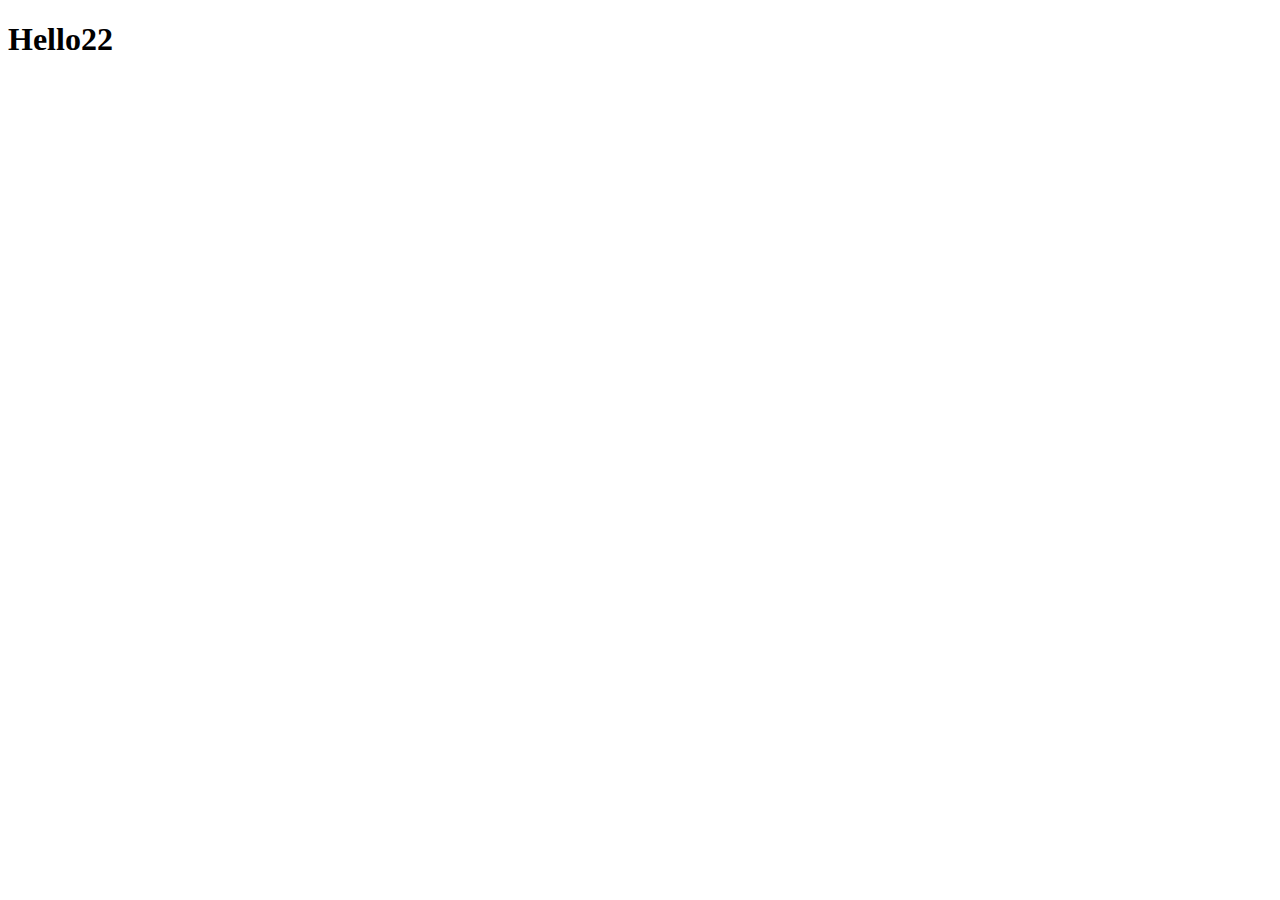
==== index.html @ 6d07939a "Update h1 tag in index.html" ====
<!doctype html>
<html lang="en">
	<head>
		<meta charset="UTF-8" />
		<meta name="viewport" content="width=device-width, initial-scale=1.0" />
		<title>Document</title>
	</head>
	<body>
		<h1>Hello22</h1>
	</body>
</html>
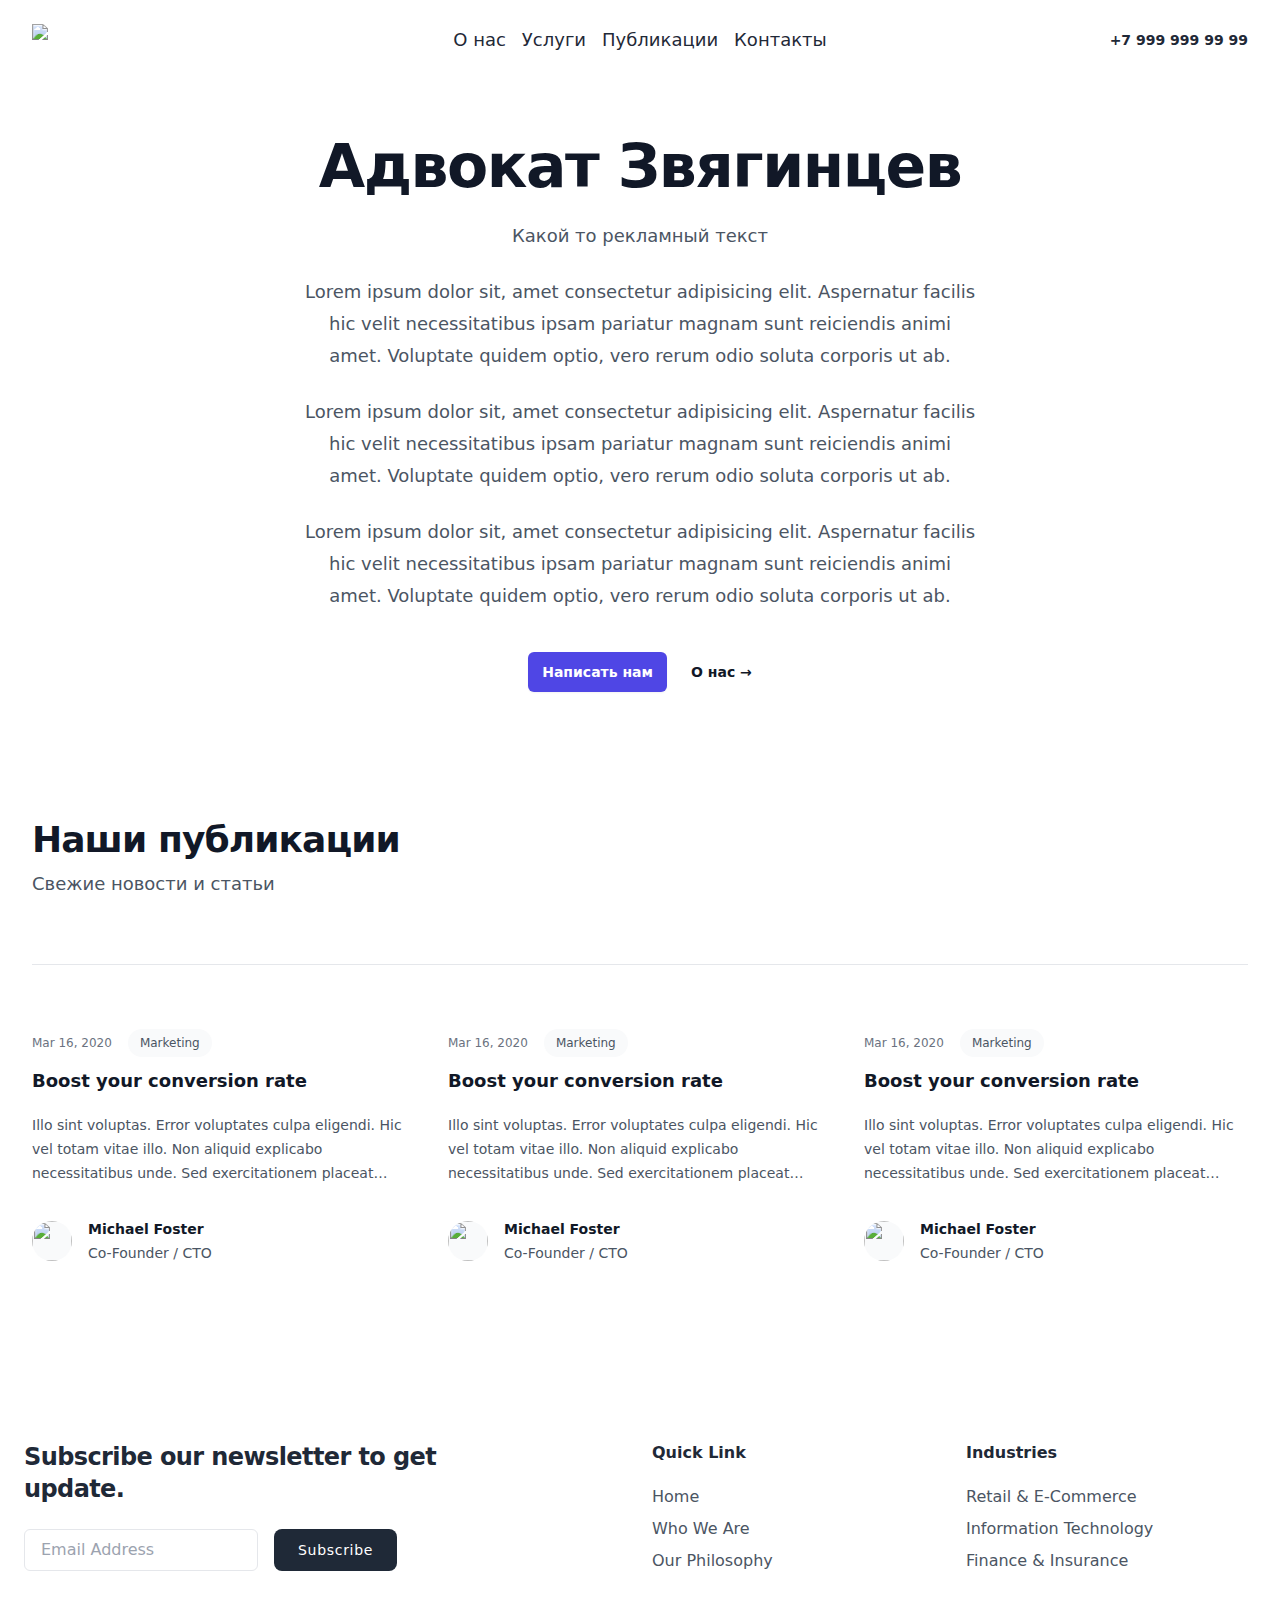
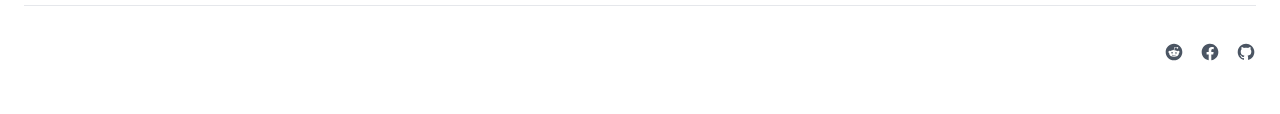
==== commit 568499f5: "Remove unused files and chunks" ====
--- a/index.html
+++ b/index.html
@@ -1,11 +1 @@
-<!doctype html>
-<html lang="en">
-	<head>
-		<meta charset="UTF-8" />
-		<meta name="viewport" content="width=device-width, initial-scale=1.0" />
-		<title>Document</title>
-	</head>
-	<body>
-		<h1>Hello22</h1>
-	</body>
-</html>
+<!DOCTYPE html><html lang="en"><head><meta charSet="utf-8"/><meta name="viewport" content="width=device-width, initial-scale=1"/><link rel="preload" href="/_next/static/media/c9a5bc6a7c948fb0-s.p.woff2" as="font" crossorigin="" type="font/woff2"/><link rel="preload" as="image" href="https://images.unsplash.com/photo-1519244703995-f4e0f30006d5?ixlib=rb-1.2.1&amp;ixid=eyJhcHBfaWQiOjEyMDd9&amp;auto=format&amp;fit=facearea&amp;facepad=2&amp;w=256&amp;h=256&amp;q=80"/><link rel="preload" as="image" href="https://merakiui.com/images/full-logo.svg"/><link rel="stylesheet" href="/_next/static/css/3d8b89700be4d624.css" crossorigin="" data-precedence="next"/><link rel="preload" as="script" fetchPriority="low" href="/_next/static/chunks/webpack-fbe4781be6133d32.js" crossorigin=""/><script src="/_next/static/chunks/90234aad-7529c75d5392af09.js" async="" crossorigin=""></script><script src="/_next/static/chunks/672-d7d449f31f3fe35d.js" async="" crossorigin=""></script><script src="/_next/static/chunks/main-app-50bb33df92aee0f6.js" async="" crossorigin=""></script><script src="/_next/static/chunks/948-9b1f1527d613e63f.js" async=""></script><script src="/_next/static/chunks/app/layout-346bf7a541847825.js" async=""></script><title>Create Next App</title><meta name="description" content="Generated by create next app"/><link rel="icon" href="/favicon.ico" type="image/x-icon" sizes="16x16"/><meta name="next-size-adjust"/><script src="/_next/static/chunks/polyfills-c67a75d1b6f99dc8.js" crossorigin="" noModule=""></script></head><body class="flex min-h-screen flex-col"><header class="bg-white dark:bg-gray-900"><nav class="container mx-auto flex items-center justify-between p-6 lg:px-8" aria-label="Global"><div class="flex lg:flex-1"><a href="/" class="-m-1.5 p-1.5"><span class="sr-only">Your Company</span><img alt="logo" decoding="async" data-nimg="1" class="h-8 w-auto" style="color:transparent" src=""/></a></div><div class="flex lg:hidden"><button type="button" class="-m-2.5 inline-flex items-center justify-center rounded-md p-2.5 text-gray-700"><span class="sr-only">Open main menu</span><svg xmlns="http://www.w3.org/2000/svg" fill="none" viewBox="0 0 24 24" stroke-width="1.5" stroke="currentColor" aria-hidden="true" data-slot="icon" class="h-6 w-6"><path stroke-linecap="round" stroke-linejoin="round" d="M3.75 6.75h16.5M3.75 12h16.5m-16.5 5.25h16.5"></path></svg></button></div><div class="hidden lg:flex lg:gap-x-12"><nav><ul class="flex"><li class="mr-4 text-gray-800 dark:text-white text-lg transition-all"><a data-component="app-link" class="" href="/about-us">О нас</a></li><li class="mr-4 text-gray-800 dark:text-white text-lg transition-all"><a data-component="app-link" class="" href="/services">Услуги</a></li><li class="mr-4 text-gray-800 dark:text-white text-lg transition-all"><a data-component="app-link" class="" href="/posts">Публикации</a></li><li class="text-gray-800 dark:text-white text-lg transition-all"><a data-component="app-link" class="" href="/contacts">Контакты</a></li></ul></nav></div><div hidden="" style="position:fixed;top:1px;left:1px;width:1px;height:0;padding:0;margin:-1px;overflow:hidden;clip:rect(0, 0, 0, 0);white-space:nowrap;border-width:0;display:none"></div><div class="hidden lg:flex lg:flex-1 lg:justify-end"><a href="tel:+7 999 999 99 99" class="       flex items-center gap-x-2 text-sm       font-semibold leading-6 text-gray-800 dark:text-white      ">+7 999 999 99 99</a></div></nav><div hidden="" style="position:fixed;top:1px;left:1px;width:1px;height:0;padding:0;margin:-1px;overflow:hidden;clip:rect(0, 0, 0, 0);white-space:nowrap;border-width:0;display:none"></div></header><div class="flex-1"><div class="bg-white"><div class="relative isolate px-6 pt-14 lg:px-8"><div class="mx-auto max-w-2xl "><div class="text-center"><h1 class="text-4xl font-bold tracking-tight text-gray-900 sm:text-6xl">Адвокат Звягинцев</h1><p class="mt-6 text-lg leading-8 text-gray-600">Какой то рекламный текст</p> <p class="mt-6 text-lg leading-8 text-gray-600">Lorem ipsum dolor sit, amet consectetur adipisicing elit. Aspernatur facilis hic velit necessitatibus ipsam pariatur magnam sunt reiciendis animi amet. Voluptate quidem optio, vero rerum odio soluta corporis ut ab.</p><p class="mt-6 text-lg leading-8 text-gray-600">Lorem ipsum dolor sit, amet consectetur adipisicing elit. Aspernatur facilis hic velit necessitatibus ipsam pariatur magnam sunt reiciendis animi amet. Voluptate quidem optio, vero rerum odio soluta corporis ut ab.</p><p class="mt-6 text-lg leading-8 text-gray-600">Lorem ipsum dolor sit, amet consectetur adipisicing elit. Aspernatur facilis hic velit necessitatibus ipsam pariatur magnam sunt reiciendis animi amet. Voluptate quidem optio, vero rerum odio soluta corporis ut ab.</p><div class="mt-10 flex items-center justify-center gap-x-6"><a href="/contacts" class="rounded-md bg-indigo-600 px-3.5 py-2.5 text-sm font-semibold text-white shadow-sm hover:bg-indigo-500 focus-visible:outline focus-visible:outline-2 focus-visible:outline-offset-2 focus-visible:outline-indigo-600">Написать нам</a><a href="/about-us" class="text-sm font-semibold leading-6 text-gray-900">О нас <span aria-hidden="true">→</span></a></div></div></div></div></div><div data-component="app-blog" class="bg-white py-24 sm:py-32"><div class="mx-auto max-w-7xl px-6 lg:px-8"><div class="mx-auto max-w-2xl lg:mx-0"><h2 class="text-3xl font-bold tracking-tight text-gray-900 sm:text-4xl">Наши публикации</h2><p class="mt-2 text-lg leading-8 text-gray-600">Свежие новости и статьи</p></div><div class="mx-auto mt-10 grid max-w-2xl grid-cols-1 gap-x-8 gap-y-16 border-t border-gray-200 pt-10 sm:mt-16 sm:pt-16 lg:mx-0 lg:max-w-none lg:grid-cols-3"><article class="flex max-w-xl flex-col items-start justify-between"><div class="flex items-center gap-x-4 text-xs"><time dateTime="2020-03-16" class="text-gray-500">Mar 16, 2020</time><a href="#" class="relative z-10 rounded-full bg-gray-50 px-3 py-1.5 font-medium text-gray-600 hover:bg-gray-100">Marketing</a></div><div class="group relative"><h3 class="mt-3 text-lg font-semibold leading-6 text-gray-900 group-hover:text-gray-600"><a href="#"><span class="absolute inset-0"></span>Boost your conversion rate</a></h3><p class="mt-5 line-clamp-3 text-sm leading-6 text-gray-600">Illo sint voluptas. Error voluptates culpa eligendi. Hic vel totam vitae illo. Non aliquid explicabo necessitatibus unde. Sed exercitationem placeat consectetur nulla deserunt vel. Iusto corrupti dicta.</p></div><div class="relative mt-8 flex items-center gap-x-4"><img src="https://images.unsplash.com/photo-1519244703995-f4e0f30006d5?ixlib=rb-1.2.1&amp;ixid=eyJhcHBfaWQiOjEyMDd9&amp;auto=format&amp;fit=facearea&amp;facepad=2&amp;w=256&amp;h=256&amp;q=80" alt="" class="h-10 w-10 rounded-full bg-gray-50"/><div class="text-sm leading-6"><p class="font-semibold text-gray-900"><a href="#"><span class="absolute inset-0"></span>Michael Foster</a></p><p class="text-gray-600">Co-Founder / CTO</p></div></div></article><article class="flex max-w-xl flex-col items-start justify-between"><div class="flex items-center gap-x-4 text-xs"><time dateTime="2020-03-16" class="text-gray-500">Mar 16, 2020</time><a href="#" class="relative z-10 rounded-full bg-gray-50 px-3 py-1.5 font-medium text-gray-600 hover:bg-gray-100">Marketing</a></div><div class="group relative"><h3 class="mt-3 text-lg font-semibold leading-6 text-gray-900 group-hover:text-gray-600"><a href="#"><span class="absolute inset-0"></span>Boost your conversion rate</a></h3><p class="mt-5 line-clamp-3 text-sm leading-6 text-gray-600">Illo sint voluptas. Error voluptates culpa eligendi. Hic vel totam vitae illo. Non aliquid explicabo necessitatibus unde. Sed exercitationem placeat consectetur nulla deserunt vel. Iusto corrupti dicta.</p></div><div class="relative mt-8 flex items-center gap-x-4"><img src="https://images.unsplash.com/photo-1519244703995-f4e0f30006d5?ixlib=rb-1.2.1&amp;ixid=eyJhcHBfaWQiOjEyMDd9&amp;auto=format&amp;fit=facearea&amp;facepad=2&amp;w=256&amp;h=256&amp;q=80" alt="" class="h-10 w-10 rounded-full bg-gray-50"/><div class="text-sm leading-6"><p class="font-semibold text-gray-900"><a href="#"><span class="absolute inset-0"></span>Michael Foster</a></p><p class="text-gray-600">Co-Founder / CTO</p></div></div></article><article class="flex max-w-xl flex-col items-start justify-between"><div class="flex items-center gap-x-4 text-xs"><time dateTime="2020-03-16" class="text-gray-500">Mar 16, 2020</time><a href="#" class="relative z-10 rounded-full bg-gray-50 px-3 py-1.5 font-medium text-gray-600 hover:bg-gray-100">Marketing</a></div><div class="group relative"><h3 class="mt-3 text-lg font-semibold leading-6 text-gray-900 group-hover:text-gray-600"><a href="#"><span class="absolute inset-0"></span>Boost your conversion rate</a></h3><p class="mt-5 line-clamp-3 text-sm leading-6 text-gray-600">Illo sint voluptas. Error voluptates culpa eligendi. Hic vel totam vitae illo. Non aliquid explicabo necessitatibus unde. Sed exercitationem placeat consectetur nulla deserunt vel. Iusto corrupti dicta.</p></div><div class="relative mt-8 flex items-center gap-x-4"><img src="https://images.unsplash.com/photo-1519244703995-f4e0f30006d5?ixlib=rb-1.2.1&amp;ixid=eyJhcHBfaWQiOjEyMDd9&amp;auto=format&amp;fit=facearea&amp;facepad=2&amp;w=256&amp;h=256&amp;q=80" alt="" class="h-10 w-10 rounded-full bg-gray-50"/><div class="text-sm leading-6"><p class="font-semibold text-gray-900"><a href="#"><span class="absolute inset-0"></span>Michael Foster</a></p><p class="text-gray-600">Co-Founder / CTO</p></div></div></article></div></div></div></div><footer class="bg-white dark:bg-gray-900"><div class="container mx-auto px-6 py-12"><div class="grid grid-cols-1 gap-6 sm:grid-cols-2 sm:gap-y-10 lg:grid-cols-4"><div class="sm:col-span-2"><h1 class="max-w-lg text-xl font-semibold tracking-tight text-gray-800 xl:text-2xl dark:text-white">Subscribe our newsletter to get update.</h1><div class="mx-auto mt-6 flex flex-col space-y-3 md:flex-row md:space-y-0"><input id="email" type="text" class="rounded-md border bg-white px-4 py-2 text-gray-700 focus:border-blue-400 focus:outline-none focus:ring focus:ring-blue-300 focus:ring-opacity-40 dark:border-gray-600 dark:bg-gray-900 dark:text-gray-300 dark:focus:border-blue-300" placeholder="Email Address"/><button class="w-full transform rounded-lg bg-gray-800 px-6 py-2.5 text-sm font-medium tracking-wider text-white transition-colors duration-300 hover:bg-gray-700 focus:outline-none focus:ring focus:ring-gray-300 focus:ring-opacity-80 md:mx-4 md:w-auto">Subscribe</button></div></div><div><p class="font-semibold text-gray-800 dark:text-white">Quick Link</p><div class="mt-5 flex flex-col items-start space-y-2"><a href="#" class="text-gray-600 transition-colors duration-300 hover:text-blue-500 hover:underline dark:text-gray-300 dark:hover:text-blue-400">Home</a><a href="#" class="text-gray-600 transition-colors duration-300 hover:text-blue-500 hover:underline dark:text-gray-300 dark:hover:text-blue-400">Who We Are</a><a href="#" class="text-gray-600 transition-colors duration-300 hover:text-blue-500 hover:underline dark:text-gray-300 dark:hover:text-blue-400">Our Philosophy</a></div></div><div><p class="font-semibold text-gray-800 dark:text-white">Industries</p><div class="mt-5 flex flex-col items-start space-y-2"><a href="#" class="text-gray-600 transition-colors duration-300 hover:text-blue-500 hover:underline dark:text-gray-300 dark:hover:text-blue-400">Retail &amp; E-Commerce</a><a href="#" class="text-gray-600 transition-colors duration-300 hover:text-blue-500 hover:underline dark:text-gray-300 dark:hover:text-blue-400">Information Technology</a><a href="#" class="text-gray-600 transition-colors duration-300 hover:text-blue-500 hover:underline dark:text-gray-300 dark:hover:text-blue-400">Finance &amp; Insurance</a></div></div></div><hr class="my-6 border-gray-200 md:my-8 dark:border-gray-700"/><div class="flex items-center justify-between"><a href="#"><img class="h-7 w-auto" src="https://merakiui.com/images/full-logo.svg" alt=""/></a><div class="-mx-2 flex"><a href="#" class="mx-2 text-gray-600 transition-colors duration-300 hover:text-blue-500 dark:text-gray-300 dark:hover:text-blue-400" aria-label="Reddit"><svg class="h-5 w-5 fill-current" viewBox="0 0 24 24" fill="none" xmlns="http://www.w3.org/2000/svg"><path d="M12 22C6.47715 22 2 17.5228 2 12C2 6.47715 6.47715 2 12 2C17.5228 2 22 6.47715 22 12C21.9939 17.5203 17.5203 21.9939 12 22ZM6.807 10.543C6.20862 10.5433 5.67102 10.9088 5.45054 11.465C5.23006 12.0213 5.37133 12.6558 5.807 13.066C5.92217 13.1751 6.05463 13.2643 6.199 13.33C6.18644 13.4761 6.18644 13.6229 6.199 13.769C6.199 16.009 8.814 17.831 12.028 17.831C15.242 17.831 17.858 16.009 17.858 13.769C17.8696 13.6229 17.8696 13.4761 17.858 13.33C18.4649 13.0351 18.786 12.3585 18.6305 11.7019C18.475 11.0453 17.8847 10.5844 17.21 10.593H17.157C16.7988 10.6062 16.458 10.7512 16.2 11C15.0625 10.2265 13.7252 9.79927 12.35 9.77L13 6.65L15.138 7.1C15.1931 7.60706 15.621 7.99141 16.131 7.992C16.1674 7.99196 16.2038 7.98995 16.24 7.986C16.7702 7.93278 17.1655 7.47314 17.1389 6.94094C17.1122 6.40873 16.6729 5.991 16.14 5.991C16.1022 5.99191 16.0645 5.99491 16.027 6C15.71 6.03367 15.4281 6.21641 15.268 6.492L12.82 6C12.7983 5.99535 12.7762 5.993 12.754 5.993C12.6094 5.99472 12.4851 6.09583 12.454 6.237L11.706 9.71C10.3138 9.7297 8.95795 10.157 7.806 10.939C7.53601 10.6839 7.17843 10.5422 6.807 10.543ZM12.18 16.524C12.124 16.524 12.067 16.524 12.011 16.524C11.955 16.524 11.898 16.524 11.842 16.524C11.0121 16.5208 10.2054 16.2497 9.542 15.751C9.49626 15.6958 9.47445 15.6246 9.4814 15.5533C9.48834 15.482 9.52348 15.4163 9.579 15.371C9.62737 15.3318 9.68771 15.3102 9.75 15.31C9.81233 15.31 9.87275 15.3315 9.921 15.371C10.4816 15.7818 11.159 16.0022 11.854 16C11.9027 16 11.9513 16 12 16C12.059 16 12.119 16 12.178 16C12.864 16.0011 13.5329 15.7863 14.09 15.386C14.1427 15.3322 14.2147 15.302 14.29 15.302C14.3653 15.302 14.4373 15.3322 14.49 15.386C14.5985 15.4981 14.5962 15.6767 14.485 15.786V15.746C13.8213 16.2481 13.0123 16.5208 12.18 16.523V16.524ZM14.307 14.08H14.291L14.299 14.041C13.8591 14.011 13.4994 13.6789 13.4343 13.2429C13.3691 12.8068 13.6162 12.3842 14.028 12.2269C14.4399 12.0697 14.9058 12.2202 15.1478 12.5887C15.3899 12.9572 15.3429 13.4445 15.035 13.76C14.856 13.9554 14.6059 14.0707 14.341 14.08H14.306H14.307ZM9.67 14C9.11772 14 8.67 13.5523 8.67 13C8.67 12.4477 9.11772 12 9.67 12C10.2223 12 10.67 12.4477 10.67 13C10.67 13.5523 10.2223 14 9.67 14Z"></path></svg></a><a href="#" class="mx-2 text-gray-600 transition-colors duration-300 hover:text-blue-500 dark:text-gray-300 dark:hover:text-blue-400" aria-label="Facebook"><svg class="h-5 w-5 fill-current" viewBox="0 0 24 24" fill="none" xmlns="http://www.w3.org/2000/svg"><path d="M2.00195 12.002C2.00312 16.9214 5.58036 21.1101 10.439 21.881V14.892H7.90195V12.002H10.442V9.80204C10.3284 8.75958 10.6845 7.72064 11.4136 6.96698C12.1427 6.21332 13.1693 5.82306 14.215 5.90204C14.9655 5.91417 15.7141 5.98101 16.455 6.10205V8.56104H15.191C14.7558 8.50405 14.3183 8.64777 14.0017 8.95171C13.6851 9.25566 13.5237 9.68693 13.563 10.124V12.002H16.334L15.891 14.893H13.563V21.881C18.8174 21.0506 22.502 16.2518 21.9475 10.9611C21.3929 5.67041 16.7932 1.73997 11.4808 2.01722C6.16831 2.29447 2.0028 6.68235 2.00195 12.002Z"></path></svg></a><a href="#" class="mx-2 text-gray-600 transition-colors duration-300 hover:text-blue-500 dark:text-gray-300 dark:hover:text-blue-400" aria-label="Github"><svg class="h-5 w-5 fill-current" viewBox="0 0 24 24" fill="none" xmlns="http://www.w3.org/2000/svg"><path d="M12.026 2C7.13295 1.99937 2.96183 5.54799 2.17842 10.3779C1.395 15.2079 4.23061 19.893 8.87302 21.439C9.37302 21.529 9.55202 21.222 9.55202 20.958C9.55202 20.721 9.54402 20.093 9.54102 19.258C6.76602 19.858 6.18002 17.92 6.18002 17.92C5.99733 17.317 5.60459 16.7993 5.07302 16.461C4.17302 15.842 5.14202 15.856 5.14202 15.856C5.78269 15.9438 6.34657 16.3235 6.66902 16.884C6.94195 17.3803 7.40177 17.747 7.94632 17.9026C8.49087 18.0583 9.07503 17.99 9.56902 17.713C9.61544 17.207 9.84055 16.7341 10.204 16.379C7.99002 16.128 5.66202 15.272 5.66202 11.449C5.64973 10.4602 6.01691 9.5043 6.68802 8.778C6.38437 7.91731 6.42013 6.97325 6.78802 6.138C6.78802 6.138 7.62502 5.869 9.53002 7.159C11.1639 6.71101 12.8882 6.71101 14.522 7.159C16.428 5.868 17.264 6.138 17.264 6.138C17.6336 6.97286 17.6694 7.91757 17.364 8.778C18.0376 9.50423 18.4045 10.4626 18.388 11.453C18.388 15.286 16.058 16.128 13.836 16.375C14.3153 16.8651 14.5612 17.5373 14.511 18.221C14.511 19.555 14.499 20.631 14.499 20.958C14.499 21.225 14.677 21.535 15.186 21.437C19.8265 19.8884 22.6591 15.203 21.874 10.3743C21.089 5.54565 16.9181 1.99888 12.026 2Z"></path></svg></a></div></div></div></footer><script src="/_next/static/chunks/webpack-fbe4781be6133d32.js" crossorigin="" async=""></script><script>(self.__next_f=self.__next_f||[]).push([0]);self.__next_f.push([2,null])</script><script>self.__next_f.push([1,"1:HL[\"/_next/static/media/c9a5bc6a7c948fb0-s.p.woff2\",\"font\",{\"crossOrigin\":\"\",\"type\":\"font/woff2\"}]\n2:HL[\"/_next/static/css/3d8b89700be4d624.css\",\"style\",{\"crossOrigin\":\"\"}]\n0:\"$L3\"\n"])</script><script>self.__next_f.push([1,"4:I[7732,[],\"\"]\n6:I[5579,[\"948\",\"static/chunks/948-9b1f1527d613e63f.js\",\"185\",\"static/chunks/app/layout-346bf7a541847825.js\"],\"AppHeader\"]\n7:I[3107,[],\"\"]\n8:I[6865,[],\"\"]\n9:I[3995,[\"948\",\"static/chunks/948-9b1f1527d613e63f.js\",\"185\",\"static/chunks/app/layout-346bf7a541847825.js\"],\"AppFooter\"]\nb:I[8022,[],\"\"]\nc:[]\n"])</script><script>self.__next_f.push([1,"3:[[[\"$\",\"link\",\"0\",{\"rel\":\"stylesheet\",\"href\":\"/_next/static/css/3d8b89700be4d624.css\",\"precedence\":\"next\",\"crossOrigin\":\"\"}]],[\"$\",\"$L4\",null,{\"buildId\":\"i3LDluk7GMknPlWz5qTTG\",\"assetPrefix\":\"\",\"initialCanonicalUrl\":\"/\",\"initialTree\":[\"\",{\"children\":[\"__PAGE__\",{}]},\"$undefined\",\"$undefined\",true],\"initialSeedData\":[\"\",{\"children\":[\"__PAGE__\",{},[\"$L5\",[[\"$\",\"div\",null,{\"className\":\"bg-white\",\"children\":[\"$\",\"div\",null,{\"className\":\"relative isolate px-6 pt-14 lg:px-8\",\"children\":[\"$\",\"div\",null,{\"className\":\"mx-auto max-w-2xl \",\"children\":[\"$\",\"div\",null,{\"className\":\"text-center\",\"children\":[[\"$\",\"h1\",null,{\"className\":\"text-4xl font-bold tracking-tight text-gray-900 sm:text-6xl\",\"children\":\"Адвокат Звягинцев\"}],[\"$\",\"p\",null,{\"className\":\"mt-6 text-lg leading-8 text-gray-600\",\"children\":\"Какой то рекламный текст\"}],\" \",[\"$\",\"p\",null,{\"className\":\"mt-6 text-lg leading-8 text-gray-600\",\"children\":\"Lorem ipsum dolor sit, amet consectetur adipisicing elit. Aspernatur facilis hic velit necessitatibus ipsam pariatur magnam sunt reiciendis animi amet. Voluptate quidem optio, vero rerum odio soluta corporis ut ab.\"}],[\"$\",\"p\",null,{\"className\":\"mt-6 text-lg leading-8 text-gray-600\",\"children\":\"Lorem ipsum dolor sit, amet consectetur adipisicing elit. Aspernatur facilis hic velit necessitatibus ipsam pariatur magnam sunt reiciendis animi amet. Voluptate quidem optio, vero rerum odio soluta corporis ut ab.\"}],[\"$\",\"p\",null,{\"className\":\"mt-6 text-lg leading-8 text-gray-600\",\"children\":\"Lorem ipsum dolor sit, amet consectetur adipisicing elit. Aspernatur facilis hic velit necessitatibus ipsam pariatur magnam sunt reiciendis animi amet. Voluptate quidem optio, vero rerum odio soluta corporis ut ab.\"}],[\"$\",\"div\",null,{\"className\":\"mt-10 flex items-center justify-center gap-x-6\",\"children\":[[\"$\",\"a\",null,{\"href\":\"/contacts\",\"className\":\"rounded-md bg-indigo-600 px-3.5 py-2.5 text-sm font-semibold text-white shadow-sm hover:bg-indigo-500 focus-visible:outline focus-visible:outline-2 focus-visible:outline-offset-2 focus-visible:outline-indigo-600\",\"children\":\"Написать нам\"}],[\"$\",\"a\",null,{\"href\":\"/about-us\",\"className\":\"text-sm font-semibold leading-6 text-gray-900\",\"children\":[\"О нас \",[\"$\",\"span\",null,{\"aria-hidden\":\"true\",\"children\":\"→\"}]]}]]}]]}]}]}]}],[\"$\",\"div\",null,{\"data-component\":\"app-blog\",\"className\":\"bg-white py-24 sm:py-32\",\"children\":[\"$\",\"div\",null,{\"className\":\"mx-auto max-w-7xl px-6 lg:px-8\",\"children\":[[\"$\",\"div\",null,{\"className\":\"mx-auto max-w-2xl lg:mx-0\",\"children\":[[\"$\",\"h2\",null,{\"className\":\"text-3xl font-bold tracking-tight text-gray-900 sm:text-4xl\",\"children\":\"Наши публикации\"}],[\"$\",\"p\",null,{\"className\":\"mt-2 text-lg leading-8 text-gray-600\",\"children\":\"Свежие новости и статьи\"}]]}],[\"$\",\"div\",null,{\"className\":\"mx-auto mt-10 grid max-w-2xl grid-cols-1 gap-x-8 gap-y-16 border-t border-gray-200 pt-10 sm:mt-16 sm:pt-16 lg:mx-0 lg:max-w-none lg:grid-cols-3\",\"children\":[[\"$\",\"article\",\"1\",{\"className\":\"flex max-w-xl flex-col items-start justify-between\",\"children\":[[\"$\",\"div\",null,{\"className\":\"flex items-center gap-x-4 text-xs\",\"children\":[[\"$\",\"time\",null,{\"dateTime\":\"2020-03-16\",\"className\":\"text-gray-500\",\"children\":\"Mar 16, 2020\"}],[\"$\",\"a\",null,{\"href\":\"#\",\"className\":\"relative z-10 rounded-full bg-gray-50 px-3 py-1.5 font-medium text-gray-600 hover:bg-gray-100\",\"children\":\"Marketing\"}]]}],[\"$\",\"div\",null,{\"className\":\"group relative\",\"children\":[[\"$\",\"h3\",null,{\"className\":\"mt-3 text-lg font-semibold leading-6 text-gray-900 group-hover:text-gray-600\",\"children\":[\"$\",\"a\",null,{\"href\":\"#\",\"children\":[[\"$\",\"span\",null,{\"className\":\"absolute inset-0\"}],\"Boost your conversion rate\"]}]}],[\"$\",\"p\",null,{\"className\":\"mt-5 line-clamp-3 text-sm leading-6 text-gray-600\",\"children\":\"Illo sint voluptas. Error voluptates culpa eligendi. Hic vel totam vitae illo. Non aliquid explicabo necessitatibus unde. Sed exercitationem placeat consectetur nulla deserunt vel. Iusto corrupti dicta.\"}]]}],[\"$\",\"div\",null,{\"className\":\"relative mt-8 flex items-center gap-x-4\",\"children\":[[\"$\",\"img\",null,{\"src\":\"https://images.unsplash.com/photo-1519244703995-f4e0f30006d5?ixlib=rb-1.2.1\u0026ixid=eyJhcHBfaWQiOjEyMDd9\u0026auto=format\u0026fit=facearea\u0026facepad=2\u0026w=256\u0026h=256\u0026q=80\",\"alt\":\"\",\"className\":\"h-10 w-10 rounded-full bg-gray-50\"}],[\"$\",\"div\",null,{\"className\":\"text-sm leading-6\",\"children\":[[\"$\",\"p\",null,{\"className\":\"font-semibold text-gray-900\",\"children\":[\"$\",\"a\",null,{\"href\":\"#\",\"children\":[[\"$\",\"span\",null,{\"className\":\"absolute inset-0\"}],\"Michael Foster\"]}]}],[\"$\",\"p\",null,{\"className\":\"text-gray-600\",\"children\":\"Co-Founder / CTO\"}]]}]]}]]}],[\"$\",\"article\",\"3\",{\"className\":\"flex max-w-xl flex-col items-start justify-between\",\"children\":[[\"$\",\"div\",null,{\"className\":\"flex items-center gap-x-4 text-xs\",\"children\":[[\"$\",\"time\",null,{\"dateTime\":\"2020-03-16\",\"className\":\"text-gray-500\",\"children\":\"Mar 16, 2020\"}],[\"$\",\"a\",null,{\"href\":\"#\",\"className\":\"relative z-10 rounded-full bg-gray-50 px-3 py-1.5 font-medium text-gray-600 hover:bg-gray-100\",\"children\":\"Marketing\"}]]}],[\"$\",\"div\",null,{\"className\":\"group relative\",\"children\":[[\"$\",\"h3\",null,{\"className\":\"mt-3 text-lg font-semibold leading-6 text-gray-900 group-hover:text-gray-600\",\"children\":[\"$\",\"a\",null,{\"href\":\"#\",\"children\":[[\"$\",\"span\",null,{\"className\":\"absolute inset-0\"}],\"Boost your conversion rate\"]}]}],[\"$\",\"p\",null,{\"className\":\"mt-5 line-clamp-3 text-sm leading-6 text-gray-600\",\"children\":\"Illo sint voluptas. Error voluptates culpa eligendi. Hic vel totam vitae illo. Non aliquid explicabo necessitatibus unde. Sed exercitationem placeat consectetur nulla deserunt vel. Iusto corrupti dicta.\"}]]}],[\"$\",\"div\",null,{\"className\":\"relative mt-8 flex items-center gap-x-4\",\"children\":[[\"$\",\"img\",null,{\"src\":\"https://images.unsplash.com/photo-1519244703995-f4e0f30006d5?ixlib=rb-1.2.1\u0026ixid=eyJhcHBfaWQiOjEyMDd9\u0026auto=format\u0026fit=facearea\u0026facepad=2\u0026w=256\u0026h=256\u0026q=80\",\"alt\":\"\",\"className\":\"h-10 w-10 rounded-full bg-gray-50\"}],[\"$\",\"div\",null,{\"className\":\"text-sm leading-6\",\"children\":[[\"$\",\"p\",null,{\"className\":\"font-semibold text-gray-900\",\"children\":[\"$\",\"a\",null,{\"href\":\"#\",\"children\":[[\"$\",\"span\",null,{\"className\":\"absolute inset-0\"}],\"Michael Foster\"]}]}],[\"$\",\"p\",null,{\"className\":\"text-gray-600\",\"children\":\"Co-Founder / CTO\"}]]}]]}]]}],[\"$\",\"article\",\"2\",{\"className\":\"flex max-w-xl flex-col items-start justify-between\",\"children\":[[\"$\",\"div\",null,{\"className\":\"flex items-center gap-x-4 text-xs\",\"children\":[[\"$\",\"time\",null,{\"dateTime\":\"2020-03-16\",\"className\":\"text-gray-500\",\"children\":\"Mar 16, 2020\"}],[\"$\",\"a\",null,{\"href\":\"#\",\"className\":\"relative z-10 rounded-full bg-gray-50 px-3 py-1.5 font-medium text-gray-600 hover:bg-gray-100\",\"children\":\"Marketing\"}]]}],[\"$\",\"div\",null,{\"className\":\"group relative\",\"children\":[[\"$\",\"h3\",null,{\"className\":\"mt-3 text-lg font-semibold leading-6 text-gray-900 group-hover:text-gray-600\",\"children\":[\"$\",\"a\",null,{\"href\":\"#\",\"children\":[[\"$\",\"span\",null,{\"className\":\"absolute inset-0\"}],\"Boost your conversion rate\"]}]}],[\"$\",\"p\",null,{\"className\":\"mt-5 line-clamp-3 text-sm leading-6 text-gray-600\",\"children\":\"Illo sint voluptas. Error voluptates culpa eligendi. Hic vel totam vitae illo. Non aliquid explicabo necessitatibus unde. Sed exercitationem placeat consectetur nulla deserunt vel. Iusto corrupti dicta.\"}]]}],[\"$\",\"div\",null,{\"className\":\"relative mt-8 flex items-center gap-x-4\",\"children\":[[\"$\",\"img\",null,{\"src\":\"https://images.unsplash.com/photo-1519244703995-f4e0f30006d5?ixlib=rb-1.2.1\u0026ixid=eyJhcHBfaWQiOjEyMDd9\u0026auto=format\u0026fit=facearea\u0026facepad=2\u0026w=256\u0026h=256\u0026q=80\",\"alt\":\"\",\"className\":\"h-10 w-10 rounded-full bg-gray-50\"}],[\"$\",\"div\",null,{\"className\":\"text-sm leading-6\",\"children\":[[\"$\",\"p\",null,{\"className\":\"font-semibold text-gray-900\",\"children\":[\"$\",\"a\",null,{\"href\":\"#\",\"children\":[[\"$\",\"span\",null,{\"className\":\"absolute inset-0\"}],\"Michael Foster\"]}]}],[\"$\",\"p\",null,{\"className\":\"text-gray-600\",\"children\":\"Co-Founder / CTO\"}]]}]]}]]}]]}]]}]}]],null]]},[null,[\"$\",\"html\",null,{\"lang\":\"en\",\"children\":[\"$\",\"body\",null,{\"className\":\"flex min-h-screen flex-col\",\"children\":[[\"$\",\"$L6\",null,{}],[\"$\",\"div\",null,{\"className\":\"flex-1\",\"children\":[\"$\",\"$L7\",null,{\"parallelRouterKey\":\"children\",\"segmentPath\":[\"children\"],\"loading\":\"$undefined\",\"loadingStyles\":\"$undefined\",\"loadingScripts\":\"$undefined\",\"hasLoading\":false,\"error\":\"$undefined\",\"errorStyles\":\"$undefined\",\"errorScripts\":\"$undefined\",\"template\":[\"$\",\"$L8\",null,{}],\"templateStyles\":\"$undefined\",\"templateScripts\":\"$undefined\",\"notFound\":[[\"$\",\"title\",null,{\"children\":\"404: This page could not be found.\"}],[\"$\",\"div\",null,{\"style\":{\"fontFamily\":\"system-ui,\\\"Segoe UI\\\",Roboto,Helvetica,Arial,sans-serif,\\\"Apple Color Emoji\\\",\\\"Segoe UI Emoji\\\"\",\"height\":\"100vh\",\"textAlign\":\"center\",\"display\":\"flex\",\"flexDirection\":\"column\",\"alignItems\":\"center\",\"justifyContent\":\"center\"},\"children\":[\"$\",\"div\",null,{\"children\":[[\"$\",\"style\",null,{\"dangerouslySetInnerHTML\":{\"__html\":\"body{color:#000;background:#fff;margin:0}.next-error-h1{border-right:1px solid rgba(0,0,0,.3)}@media (prefers-color-scheme:dark){body{color:#fff;background:#000}.next-error-h1{border-right:1px solid rgba(255,255,255,.3)}}\"}}],[\"$\",\"h1\",null,{\"className\":\"next-error-h1\",\"style\":{\"display\":\"inline-block\",\"margin\":\"0 20px 0 0\",\"padding\":\"0 23px 0 0\",\"fontSize\":24,\"fontWeight\":500,\"verticalAlign\":\"top\",\"lineHeight\":\"49px\"},\"children\":\"404\"}],[\"$\",\"div\",null,{\"style\":{\"display\":\"inline-block\"},\"children\":[\"$\",\"h2\",null,{\"style\":{\"fontSize\":14,\"fontWeight\":400,\"lineHeight\":\"49px\",\"margin\":0},\"children\":\"This page could not be found.\"}]}]]}]}]],\"notFoundStyles\":[],\"styles\":null}]}],[\"$\",\"$L9\",null,{}]]}]}],null]],\"initialHead\":[false,\"$La\"],\"globalErrorComponent\":\"$b\",\"missingSlots\":\"$Wc\"}]]\n"])</script><script>self.__next_f.push([1,"a:[[\"$\",\"meta\",\"0\",{\"name\":\"viewport\",\"content\":\"width=device-width, initial-scale=1\"}],[\"$\",\"meta\",\"1\",{\"charSet\":\"utf-8\"}],[\"$\",\"title\",\"2\",{\"children\":\"Create Next App\"}],[\"$\",\"meta\",\"3\",{\"name\":\"description\",\"content\":\"Generated by create next app\"}],[\"$\",\"link\",\"4\",{\"rel\":\"icon\",\"href\":\"/favicon.ico\",\"type\":\"image/x-icon\",\"sizes\":\"16x16\"}],[\"$\",\"meta\",\"5\",{\"name\":\"next-size-adjust\"}]]\n5:null\n"])</script><script>self.__next_f.push([1,""])</script></body></html>--- a/_next/static/css/3d8b89700be4d624.css
+++ b/_next/static/css/3d8b89700be4d624.css
@@ -0,0 +1,3 @@
+/*
+! tailwindcss v3.4.3 | MIT License | https://tailwindcss.com
+*/*,:after,:before{box-sizing:border-box;border:0 solid #e5e7eb}:after,:before{--tw-content:""}:host,html{line-height:1.5;-webkit-text-size-adjust:100%;-moz-tab-size:4;-o-tab-size:4;tab-size:4;font-family:ui-sans-serif,system-ui,sans-serif,Apple Color Emoji,Segoe UI Emoji,Segoe UI Symbol,Noto Color Emoji;font-feature-settings:normal;font-variation-settings:normal;-webkit-tap-highlight-color:transparent}body{margin:0;line-height:inherit}hr{height:0;color:inherit;border-top-width:1px}abbr:where([title]){-webkit-text-decoration:underline dotted;text-decoration:underline dotted}h1,h2,h3,h4,h5,h6{font-size:inherit;font-weight:inherit}a{color:inherit;text-decoration:inherit}b,strong{font-weight:bolder}code,kbd,pre,samp{font-family:ui-monospace,SFMono-Regular,Menlo,Monaco,Consolas,Liberation Mono,Courier New,monospace;font-feature-settings:normal;font-variation-settings:normal;font-size:1em}small{font-size:80%}sub,sup{font-size:75%;line-height:0;position:relative;vertical-align:baseline}sub{bottom:-.25em}sup{top:-.5em}table{text-indent:0;border-color:inherit;border-collapse:collapse}button,input,optgroup,select,textarea{font-family:inherit;font-feature-settings:inherit;font-variation-settings:inherit;font-size:100%;font-weight:inherit;line-height:inherit;letter-spacing:inherit;color:inherit;margin:0;padding:0}button,select{text-transform:none}button,input:where([type=button]),input:where([type=reset]),input:where([type=submit]){-webkit-appearance:button;background-color:transparent;background-image:none}:-moz-focusring{outline:auto}:-moz-ui-invalid{box-shadow:none}progress{vertical-align:baseline}::-webkit-inner-spin-button,::-webkit-outer-spin-button{height:auto}[type=search]{-webkit-appearance:textfield;outline-offset:-2px}::-webkit-search-decoration{-webkit-appearance:none}::-webkit-file-upload-button{-webkit-appearance:button;font:inherit}summary{display:list-item}blockquote,dd,dl,figure,h1,h2,h3,h4,h5,h6,hr,p,pre{margin:0}fieldset{margin:0}fieldset,legend{padding:0}menu,ol,ul{list-style:none;margin:0;padding:0}dialog{padding:0}textarea{resize:vertical}input::-moz-placeholder,textarea::-moz-placeholder{opacity:1;color:#9ca3af}input::placeholder,textarea::placeholder{opacity:1;color:#9ca3af}[role=button],button{cursor:pointer}:disabled{cursor:default}audio,canvas,embed,iframe,img,object,svg,video{display:block;vertical-align:middle}img,video{max-width:100%;height:auto}[hidden]{display:none}*,:after,:before{--tw-border-spacing-x:0;--tw-border-spacing-y:0;--tw-translate-x:0;--tw-translate-y:0;--tw-rotate:0;--tw-skew-x:0;--tw-skew-y:0;--tw-scale-x:1;--tw-scale-y:1;--tw-pan-x: ;--tw-pan-y: ;--tw-pinch-zoom: ;--tw-scroll-snap-strictness:proximity;--tw-gradient-from-position: ;--tw-gradient-via-position: ;--tw-gradient-to-position: ;--tw-ordinal: ;--tw-slashed-zero: ;--tw-numeric-figure: ;--tw-numeric-spacing: ;--tw-numeric-fraction: ;--tw-ring-inset: ;--tw-ring-offset-width:0px;--tw-ring-offset-color:#fff;--tw-ring-color:rgba(59,130,246,.5);--tw-ring-offset-shadow:0 0 #0000;--tw-ring-shadow:0 0 #0000;--tw-shadow:0 0 #0000;--tw-shadow-colored:0 0 #0000;--tw-blur: ;--tw-brightness: ;--tw-contrast: ;--tw-grayscale: ;--tw-hue-rotate: ;--tw-invert: ;--tw-saturate: ;--tw-sepia: ;--tw-drop-shadow: ;--tw-backdrop-blur: ;--tw-backdrop-brightness: ;--tw-backdrop-contrast: ;--tw-backdrop-grayscale: ;--tw-backdrop-hue-rotate: ;--tw-backdrop-invert: ;--tw-backdrop-opacity: ;--tw-backdrop-saturate: ;--tw-backdrop-sepia: ;--tw-contain-size: ;--tw-contain-layout: ;--tw-contain-paint: ;--tw-contain-style: }::backdrop{--tw-border-spacing-x:0;--tw-border-spacing-y:0;--tw-translate-x:0;--tw-translate-y:0;--tw-rotate:0;--tw-skew-x:0;--tw-skew-y:0;--tw-scale-x:1;--tw-scale-y:1;--tw-pan-x: ;--tw-pan-y: ;--tw-pinch-zoom: ;--tw-scroll-snap-strictness:proximity;--tw-gradient-from-position: ;--tw-gradient-via-position: ;--tw-gradient-to-position: ;--tw-ordinal: ;--tw-slashed-zero: ;--tw-numeric-figure: ;--tw-numeric-spacing: ;--tw-numeric-fraction: ;--tw-ring-inset: ;--tw-ring-offset-width:0px;--tw-ring-offset-color:#fff;--tw-ring-color:rgba(59,130,246,.5);--tw-ring-offset-shadow:0 0 #0000;--tw-ring-shadow:0 0 #0000;--tw-shadow:0 0 #0000;--tw-shadow-colored:0 0 #0000;--tw-blur: ;--tw-brightness: ;--tw-contrast: ;--tw-grayscale: ;--tw-hue-rotate: ;--tw-invert: ;--tw-saturate: ;--tw-sepia: ;--tw-drop-shadow: ;--tw-backdrop-blur: ;--tw-backdrop-brightness: ;--tw-backdrop-contrast: ;--tw-backdrop-grayscale: ;--tw-backdrop-hue-rotate: ;--tw-backdrop-invert: ;--tw-backdrop-opacity: ;--tw-backdrop-saturate: ;--tw-backdrop-sepia: ;--tw-contain-size: ;--tw-contain-layout: ;--tw-contain-paint: ;--tw-contain-style: }.container{width:100%}@media (min-width:640px){.container{max-width:640px}}@media (min-width:768px){.container{max-width:768px}}@media (min-width:1024px){.container{max-width:1024px}}@media (min-width:1280px){.container{max-width:1280px}}@media (min-width:1536px){.container{max-width:1536px}}.sr-only{position:absolute;width:1px;height:1px;padding:0;margin:-1px;overflow:hidden;clip:rect(0,0,0,0);white-space:nowrap;border-width:0}.fixed{position:fixed}.absolute{position:absolute}.relative{position:relative}.inset-0{inset:0}.inset-x-0{left:0;right:0}.inset-y-0{top:0;bottom:0}.-left-8{left:-2rem}.-top-40{top:-10rem}.left-0{left:0}.left-\[calc\(50\%\+3rem\)\]{left:calc(50% + 3rem)}.left-\[calc\(50\%-11rem\)\]{left:calc(50% - 11rem)}.right-0{right:0}.top-0{top:0}.top-\[calc\(100\%-13rem\)\]{top:calc(100% - 13rem)}.top-full{top:100%}.isolate{isolation:isolate}.-z-10{z-index:-10}.z-10{z-index:10}.z-50{z-index:50}.-m-1{margin:-.25rem}.-m-1\.5{margin:-.375rem}.-m-2{margin:-.5rem}.-m-2\.5{margin:-.625rem}.-mx-2{margin-left:-.5rem;margin-right:-.5rem}.-mx-3{margin-left:-.75rem;margin-right:-.75rem}.-my-6{margin-top:-1.5rem;margin-bottom:-1.5rem}.mx-2{margin-left:.5rem;margin-right:.5rem}.mx-auto{margin-left:auto;margin-right:auto}.my-6{margin-top:1.5rem;margin-bottom:1.5rem}.mr-4{margin-right:1rem}.mt-1{margin-top:.25rem}.mt-10{margin-top:2.5rem}.mt-16{margin-top:4rem}.mt-2{margin-top:.5rem}.mt-3{margin-top:.75rem}.mt-5{margin-top:1.25rem}.mt-6{margin-top:1.5rem}.mt-8{margin-top:2rem}.line-clamp-3{overflow:hidden;display:-webkit-box;-webkit-box-orient:vertical;-webkit-line-clamp:3}.block{display:block}.flex{display:flex}.inline-flex{display:inline-flex}.flow-root{display:flow-root}.grid{display:grid}.hidden{display:none}.aspect-\[1155\/678\]{aspect-ratio:1155/678}.h-10{height:2.5rem}.h-11{height:2.75rem}.h-16{height:4rem}.h-5{height:1.25rem}.h-6{height:1.5rem}.h-7{height:1.75rem}.h-8{height:2rem}.min-h-screen{min-height:100vh}.w-10{width:2.5rem}.w-11{width:2.75rem}.w-16{width:4rem}.w-5{width:1.25rem}.w-6{width:1.5rem}.w-\[36\.125rem\]{width:36.125rem}.w-auto{width:auto}.w-full{width:100%}.w-screen{width:100vw}.max-w-2xl{max-width:42rem}.max-w-7xl{max-width:80rem}.max-w-lg{max-width:32rem}.max-w-md{max-width:28rem}.max-w-xl{max-width:36rem}.flex-1{flex:1 1 0%}.flex-auto{flex:1 1 auto}.flex-none{flex:none}.-translate-x-1\/2{--tw-translate-x:-50%}.-translate-x-1\/2,.translate-y-0{transform:translate(var(--tw-translate-x),var(--tw-translate-y)) rotate(var(--tw-rotate)) skewX(var(--tw-skew-x)) skewY(var(--tw-skew-y)) scaleX(var(--tw-scale-x)) scaleY(var(--tw-scale-y))}.translate-y-0{--tw-translate-y:0px}.translate-y-1{--tw-translate-y:0.25rem}.rotate-180,.translate-y-1{transform:translate(var(--tw-translate-x),var(--tw-translate-y)) rotate(var(--tw-rotate)) skewX(var(--tw-skew-x)) skewY(var(--tw-skew-y)) scaleX(var(--tw-scale-x)) scaleY(var(--tw-scale-y))}.rotate-180{--tw-rotate:180deg}.rotate-\[30deg\]{--tw-rotate:30deg}.rotate-\[30deg\],.transform{transform:translate(var(--tw-translate-x),var(--tw-translate-y)) rotate(var(--tw-rotate)) skewX(var(--tw-skew-x)) skewY(var(--tw-skew-y)) scaleX(var(--tw-scale-x)) scaleY(var(--tw-scale-y))}.transform-gpu{transform:translate3d(var(--tw-translate-x),var(--tw-translate-y),0) rotate(var(--tw-rotate)) skewX(var(--tw-skew-x)) skewY(var(--tw-skew-y)) scaleX(var(--tw-scale-x)) scaleY(var(--tw-scale-y))}.grid-cols-1{grid-template-columns:repeat(1,minmax(0,1fr))}.grid-cols-2{grid-template-columns:repeat(2,minmax(0,1fr))}.flex-col{flex-direction:column}.items-start{align-items:flex-start}.items-center{align-items:center}.justify-center{justify-content:center}.justify-between{justify-content:space-between}.gap-6{gap:1.5rem}.gap-x-1{-moz-column-gap:.25rem;column-gap:.25rem}.gap-x-2{-moz-column-gap:.5rem;column-gap:.5rem}.gap-x-2\.5{-moz-column-gap:.625rem;column-gap:.625rem}.gap-x-4{-moz-column-gap:1rem;column-gap:1rem}.gap-x-6{-moz-column-gap:1.5rem;column-gap:1.5rem}.gap-x-8{-moz-column-gap:2rem;column-gap:2rem}.gap-y-10{row-gap:2.5rem}.gap-y-12{row-gap:3rem}.gap-y-16{row-gap:4rem}.gap-y-20{row-gap:5rem}.space-y-2>:not([hidden])~:not([hidden]){--tw-space-y-reverse:0;margin-top:calc(.5rem * calc(1 - var(--tw-space-y-reverse)));margin-bottom:calc(.5rem * var(--tw-space-y-reverse))}.space-y-3>:not([hidden])~:not([hidden]){--tw-space-y-reverse:0;margin-top:calc(.75rem * calc(1 - var(--tw-space-y-reverse)));margin-bottom:calc(.75rem * var(--tw-space-y-reverse))}.divide-x>:not([hidden])~:not([hidden]){--tw-divide-x-reverse:0;border-right-width:calc(1px * var(--tw-divide-x-reverse));border-left-width:calc(1px * calc(1 - var(--tw-divide-x-reverse)))}.divide-y>:not([hidden])~:not([hidden]){--tw-divide-y-reverse:0;border-top-width:calc(1px * calc(1 - var(--tw-divide-y-reverse)));border-bottom-width:calc(1px * var(--tw-divide-y-reverse))}.divide-gray-500\/10>:not([hidden])~:not([hidden]){border-color:hsla(220,9%,46%,.1)}.divide-gray-900\/5>:not([hidden])~:not([hidden]){border-color:rgba(17,24,39,.05)}.overflow-hidden{overflow:hidden}.overflow-y-auto{overflow-y:auto}.rounded-3xl{border-radius:1.5rem}.rounded-full{border-radius:9999px}.rounded-lg{border-radius:.5rem}.rounded-md{border-radius:.375rem}.border{border-width:1px}.border-t{border-top-width:1px}.border-gray-200{--tw-border-opacity:1;border-color:rgb(229 231 235/var(--tw-border-opacity))}.bg-gray-50{--tw-bg-opacity:1;background-color:rgb(249 250 251/var(--tw-bg-opacity))}.bg-gray-800{--tw-bg-opacity:1;background-color:rgb(31 41 55/var(--tw-bg-opacity))}.bg-indigo-600{--tw-bg-opacity:1;background-color:rgb(79 70 229/var(--tw-bg-opacity))}.bg-white{--tw-bg-opacity:1;background-color:rgb(255 255 255/var(--tw-bg-opacity))}.bg-gradient-to-tr{background-image:linear-gradient(to top right,var(--tw-gradient-stops))}.from-\[\#ff80b5\]{--tw-gradient-from:#ff80b5 var(--tw-gradient-from-position);--tw-gradient-to:rgba(255,128,181,0) var(--tw-gradient-to-position);--tw-gradient-stops:var(--tw-gradient-from),var(--tw-gradient-to)}.to-\[\#9089fc\]{--tw-gradient-to:#9089fc var(--tw-gradient-to-position)}.fill-current{fill:currentColor}.p-1{padding:.25rem}.p-1\.5{padding:.375rem}.p-2{padding:.5rem}.p-2\.5{padding:.625rem}.p-3{padding:.75rem}.p-4{padding:1rem}.p-6{padding:1.5rem}.px-3{padding-left:.75rem;padding-right:.75rem}.px-3\.5{padding-left:.875rem;padding-right:.875rem}.px-4{padding-left:1rem;padding-right:1rem}.px-6{padding-left:1.5rem;padding-right:1.5rem}.py-1{padding-top:.25rem;padding-bottom:.25rem}.py-1\.5{padding-top:.375rem;padding-bottom:.375rem}.py-12{padding-top:3rem;padding-bottom:3rem}.py-2{padding-top:.5rem;padding-bottom:.5rem}.py-2\.5{padding-top:.625rem;padding-bottom:.625rem}.py-24{padding-top:6rem;padding-bottom:6rem}.py-6{padding-top:1.5rem;padding-bottom:1.5rem}.pl-16{padding-left:4rem}.pl-3{padding-left:.75rem}.pl-6{padding-left:1.5rem}.pr-3{padding-right:.75rem}.pr-3\.5{padding-right:.875rem}.pt-10{padding-top:2.5rem}.pt-14{padding-top:3.5rem}.pt-24{padding-top:6rem}.text-center{text-align:center}.text-3xl{font-size:1.875rem;line-height:2.25rem}.text-4xl{font-size:2.25rem;line-height:2.5rem}.text-base{font-size:1rem;line-height:1.5rem}.text-lg{font-size:1.125rem;line-height:1.75rem}.text-sm{font-size:.875rem;line-height:1.25rem}.text-xl{font-size:1.25rem;line-height:1.75rem}.text-xs{font-size:.75rem;line-height:1rem}.font-bold{font-weight:700}.font-medium{font-weight:500}.font-semibold{font-weight:600}.leading-6{line-height:1.5rem}.leading-7{line-height:1.75rem}.leading-8{line-height:2rem}.tracking-tight{letter-spacing:-.025em}.tracking-wider{letter-spacing:.05em}.text-gray-400{--tw-text-opacity:1;color:rgb(156 163 175/var(--tw-text-opacity))}.text-gray-500{--tw-text-opacity:1;color:rgb(107 114 128/var(--tw-text-opacity))}.text-gray-600{--tw-text-opacity:1;color:rgb(75 85 99/var(--tw-text-opacity))}.text-gray-700{--tw-text-opacity:1;color:rgb(55 65 81/var(--tw-text-opacity))}.text-gray-800{--tw-text-opacity:1;color:rgb(31 41 55/var(--tw-text-opacity))}.text-gray-900{--tw-text-opacity:1;color:rgb(17 24 39/var(--tw-text-opacity))}.text-indigo-600{--tw-text-opacity:1;color:rgb(79 70 229/var(--tw-text-opacity))}.text-white{--tw-text-opacity:1;color:rgb(255 255 255/var(--tw-text-opacity))}.opacity-0{opacity:0}.opacity-100{opacity:1}.opacity-30{opacity:.3}.shadow-lg{--tw-shadow:0 10px 15px -3px rgba(0,0,0,.1),0 4px 6px -4px rgba(0,0,0,.1);--tw-shadow-colored:0 10px 15px -3px var(--tw-shadow-color),0 4px 6px -4px var(--tw-shadow-color)}.shadow-lg,.shadow-sm{box-shadow:var(--tw-ring-offset-shadow,0 0 #0000),var(--tw-ring-shadow,0 0 #0000),var(--tw-shadow)}.shadow-sm{--tw-shadow:0 1px 2px 0 rgba(0,0,0,.05);--tw-shadow-colored:0 1px 2px 0 var(--tw-shadow-color)}.ring-1{--tw-ring-offset-shadow:var(--tw-ring-inset) 0 0 0 var(--tw-ring-offset-width) var(--tw-ring-offset-color);--tw-ring-shadow:var(--tw-ring-inset) 0 0 0 calc(1px + var(--tw-ring-offset-width)) var(--tw-ring-color);box-shadow:var(--tw-ring-offset-shadow),var(--tw-ring-shadow),var(--tw-shadow,0 0 #0000)}.ring-gray-900\/10{--tw-ring-color:rgba(17,24,39,.1)}.ring-gray-900\/5{--tw-ring-color:rgba(17,24,39,.05)}.blur-3xl{--tw-blur:blur(64px)}.blur-3xl,.filter{filter:var(--tw-blur) var(--tw-brightness) var(--tw-contrast) var(--tw-grayscale) var(--tw-hue-rotate) var(--tw-invert) var(--tw-saturate) var(--tw-sepia) var(--tw-drop-shadow)}.transition{transition-property:color,background-color,border-color,text-decoration-color,fill,stroke,opacity,box-shadow,transform,filter,-webkit-backdrop-filter;transition-property:color,background-color,border-color,text-decoration-color,fill,stroke,opacity,box-shadow,transform,filter,backdrop-filter;transition-property:color,background-color,border-color,text-decoration-color,fill,stroke,opacity,box-shadow,transform,filter,backdrop-filter,-webkit-backdrop-filter;transition-timing-function:cubic-bezier(.4,0,.2,1);transition-duration:.15s}.transition-all{transition-property:all;transition-timing-function:cubic-bezier(.4,0,.2,1);transition-duration:.15s}.transition-colors{transition-property:color,background-color,border-color,text-decoration-color,fill,stroke;transition-timing-function:cubic-bezier(.4,0,.2,1)}.duration-150,.transition-colors{transition-duration:.15s}.duration-200{transition-duration:.2s}.duration-300{transition-duration:.3s}.ease-in{transition-timing-function:cubic-bezier(.4,0,1,1)}.ease-out{transition-timing-function:cubic-bezier(0,0,.2,1)}:root{--foreground-rgb:0,0,0;--background-start-rgb:214,219,220;--background-end-rgb:255,255,255}body{color:rgb(var(--foreground-rgb))}.hover\:bg-gray-100:hover{--tw-bg-opacity:1;background-color:rgb(243 244 246/var(--tw-bg-opacity))}.hover\:bg-gray-50:hover{--tw-bg-opacity:1;background-color:rgb(249 250 251/var(--tw-bg-opacity))}.hover\:bg-gray-700:hover{--tw-bg-opacity:1;background-color:rgb(55 65 81/var(--tw-bg-opacity))}.hover\:bg-indigo-500:hover{--tw-bg-opacity:1;background-color:rgb(99 102 241/var(--tw-bg-opacity))}.hover\:text-blue-500:hover{--tw-text-opacity:1;color:rgb(59 130 246/var(--tw-text-opacity))}.hover\:underline:hover{text-decoration-line:underline}.hover\:ring-gray-900\/20:hover{--tw-ring-color:rgba(17,24,39,.2)}.focus\:border-blue-400:focus{--tw-border-opacity:1;border-color:rgb(96 165 250/var(--tw-border-opacity))}.focus\:outline-none:focus{outline:2px solid transparent;outline-offset:2px}.focus\:ring:focus{--tw-ring-offset-shadow:var(--tw-ring-inset) 0 0 0 var(--tw-ring-offset-width) var(--tw-ring-offset-color);--tw-ring-shadow:var(--tw-ring-inset) 0 0 0 calc(3px + var(--tw-ring-offset-width)) var(--tw-ring-color);box-shadow:var(--tw-ring-offset-shadow),var(--tw-ring-shadow),var(--tw-shadow,0 0 #0000)}.focus\:ring-blue-300:focus{--tw-ring-opacity:1;--tw-ring-color:rgb(147 197 253/var(--tw-ring-opacity))}.focus\:ring-gray-300:focus{--tw-ring-opacity:1;--tw-ring-color:rgb(209 213 219/var(--tw-ring-opacity))}.focus\:ring-opacity-40:focus{--tw-ring-opacity:0.4}.focus\:ring-opacity-80:focus{--tw-ring-opacity:0.8}.focus-visible\:outline:focus-visible{outline-style:solid}.focus-visible\:outline-2:focus-visible{outline-width:2px}.focus-visible\:outline-offset-2:focus-visible{outline-offset:2px}.focus-visible\:outline-indigo-600:focus-visible{outline-color:#4f46e5}.group:hover .group-hover\:bg-white{--tw-bg-opacity:1;background-color:rgb(255 255 255/var(--tw-bg-opacity))}.group:hover .group-hover\:text-gray-600{--tw-text-opacity:1;color:rgb(75 85 99/var(--tw-text-opacity))}.group:hover .group-hover\:text-indigo-600{--tw-text-opacity:1;color:rgb(79 70 229/var(--tw-text-opacity))}@media (min-width:640px){.sm\:-top-80{top:-20rem}.sm\:left-\[calc\(50\%\+36rem\)\]{left:calc(50% + 36rem)}.sm\:left-\[calc\(50\%-30rem\)\]{left:calc(50% - 30rem)}.sm\:top-\[calc\(100\%-30rem\)\]{top:calc(100% - 30rem)}.sm\:col-span-2{grid-column:span 2/span 2}.sm\:mb-8{margin-bottom:2rem}.sm\:mt-16{margin-top:4rem}.sm\:mt-20{margin-top:5rem}.sm\:flex{display:flex}.sm\:w-\[72\.1875rem\]{width:72.1875rem}.sm\:max-w-sm{max-width:24rem}.sm\:grid-cols-2{grid-template-columns:repeat(2,minmax(0,1fr))}.sm\:justify-center{justify-content:center}.sm\:gap-y-10{row-gap:2.5rem}.sm\:gap-y-16{row-gap:4rem}.sm\:py-32{padding-top:8rem;padding-bottom:8rem}.sm\:pt-16{padding-top:4rem}.sm\:pt-32{padding-top:8rem}.sm\:text-4xl{font-size:2.25rem;line-height:2.5rem}.sm\:text-6xl{font-size:3.75rem;line-height:1}.sm\:ring-1{--tw-ring-offset-shadow:var(--tw-ring-inset) 0 0 0 var(--tw-ring-offset-width) var(--tw-ring-offset-color);--tw-ring-shadow:var(--tw-ring-inset) 0 0 0 calc(1px + var(--tw-ring-offset-width)) var(--tw-ring-color);box-shadow:var(--tw-ring-offset-shadow),var(--tw-ring-shadow),var(--tw-shadow,0 0 #0000)}.sm\:ring-gray-900\/10{--tw-ring-color:rgba(17,24,39,.1)}}@media (min-width:768px){.md\:mx-4{margin-left:1rem;margin-right:1rem}.md\:my-8{margin-top:2rem;margin-bottom:2rem}.md\:w-auto{width:auto}.md\:flex-row{flex-direction:row}.md\:space-y-0>:not([hidden])~:not([hidden]){--tw-space-y-reverse:0;margin-top:calc(0px * calc(1 - var(--tw-space-y-reverse)));margin-bottom:calc(0px * var(--tw-space-y-reverse))}}@media (min-width:1024px){.lg\:mx-0{margin-left:0;margin-right:0}.lg\:mt-24{margin-top:6rem}.lg\:flex{display:flex}.lg\:hidden{display:none}.lg\:max-w-4xl{max-width:56rem}.lg\:max-w-none{max-width:none}.lg\:flex-1{flex:1 1 0%}.lg\:grid-cols-2{grid-template-columns:repeat(2,minmax(0,1fr))}.lg\:grid-cols-3{grid-template-columns:repeat(3,minmax(0,1fr))}.lg\:grid-cols-4{grid-template-columns:repeat(4,minmax(0,1fr))}.lg\:justify-end{justify-content:flex-end}.lg\:gap-x-12{-moz-column-gap:3rem;column-gap:3rem}.lg\:gap-y-16{row-gap:4rem}.lg\:px-8{padding-left:2rem;padding-right:2rem}.lg\:text-center{text-align:center}}@media (min-width:1280px){.xl\:col-span-2{grid-column:span 2/span 2}.xl\:grid-cols-3{grid-template-columns:repeat(3,minmax(0,1fr))}.xl\:text-2xl{font-size:1.5rem;line-height:2rem}}@media (prefers-color-scheme:dark){.dark\:border-gray-600{--tw-border-opacity:1;border-color:rgb(75 85 99/var(--tw-border-opacity))}.dark\:border-gray-700{--tw-border-opacity:1;border-color:rgb(55 65 81/var(--tw-border-opacity))}.dark\:bg-gray-900{--tw-bg-opacity:1;background-color:rgb(17 24 39/var(--tw-bg-opacity))}.dark\:text-gray-300{--tw-text-opacity:1;color:rgb(209 213 219/var(--tw-text-opacity))}.dark\:text-white{--tw-text-opacity:1;color:rgb(255 255 255/var(--tw-text-opacity))}.dark\:hover\:text-blue-400:hover{--tw-text-opacity:1;color:rgb(96 165 250/var(--tw-text-opacity))}.dark\:focus\:border-blue-300:focus{--tw-border-opacity:1;border-color:rgb(147 197 253/var(--tw-border-opacity))}}@font-face{font-family:__Inter_aaf875;font-style:normal;font-weight:100 900;font-display:swap;src:url(/_next/static/media/ec159349637c90ad-s.woff2) format("woff2");unicode-range:u+0460-052f,u+1c80-1c88,u+20b4,u+2de0-2dff,u+a640-a69f,u+fe2e-fe2f}@font-face{font-family:__Inter_aaf875;font-style:normal;font-weight:100 900;font-display:swap;src:url(/_next/static/media/513657b02c5c193f-s.woff2) format("woff2");unicode-range:u+0301,u+0400-045f,u+0490-0491,u+04b0-04b1,u+2116}@font-face{font-family:__Inter_aaf875;font-style:normal;font-weight:100 900;font-display:swap;src:url(/_next/static/media/fd4db3eb5472fc27-s.woff2) format("woff2");unicode-range:u+1f??}@font-face{font-family:__Inter_aaf875;font-style:normal;font-weight:100 900;font-display:swap;src:url(/_next/static/media/51ed15f9841b9f9d-s.woff2) format("woff2");unicode-range:u+0370-0377,u+037a-037f,u+0384-038a,u+038c,u+038e-03a1,u+03a3-03ff}@font-face{font-family:__Inter_aaf875;font-style:normal;font-weight:100 900;font-display:swap;src:url(/_next/static/media/05a31a2ca4975f99-s.woff2) format("woff2");unicode-range:u+0102-0103,u+0110-0111,u+0128-0129,u+0168-0169,u+01a0-01a1,u+01af-01b0,u+0300-0301,u+0303-0304,u+0308-0309,u+0323,u+0329,u+1ea0-1ef9,u+20ab}@font-face{font-family:__Inter_aaf875;font-style:normal;font-weight:100 900;font-display:swap;src:url(/_next/static/media/d6b16ce4a6175f26-s.woff2) format("woff2");unicode-range:u+0100-02af,u+0304,u+0308,u+0329,u+1e00-1e9f,u+1ef2-1eff,u+2020,u+20a0-20ab,u+20ad-20c0,u+2113,u+2c60-2c7f,u+a720-a7ff}@font-face{font-family:__Inter_aaf875;font-style:normal;font-weight:100 900;font-display:swap;src:url(/_next/static/media/c9a5bc6a7c948fb0-s.p.woff2) format("woff2");unicode-range:u+00??,u+0131,u+0152-0153,u+02bb-02bc,u+02c6,u+02da,u+02dc,u+0304,u+0308,u+0329,u+2000-206f,u+2074,u+20ac,u+2122,u+2191,u+2193,u+2212,u+2215,u+feff,u+fffd}@font-face{font-family:__Inter_Fallback_aaf875;src:local("Arial");ascent-override:90.20%;descent-override:22.48%;line-gap-override:0.00%;size-adjust:107.40%}.__className_aaf875{font-family:__Inter_aaf875,__Inter_Fallback_aaf875;font-style:normal}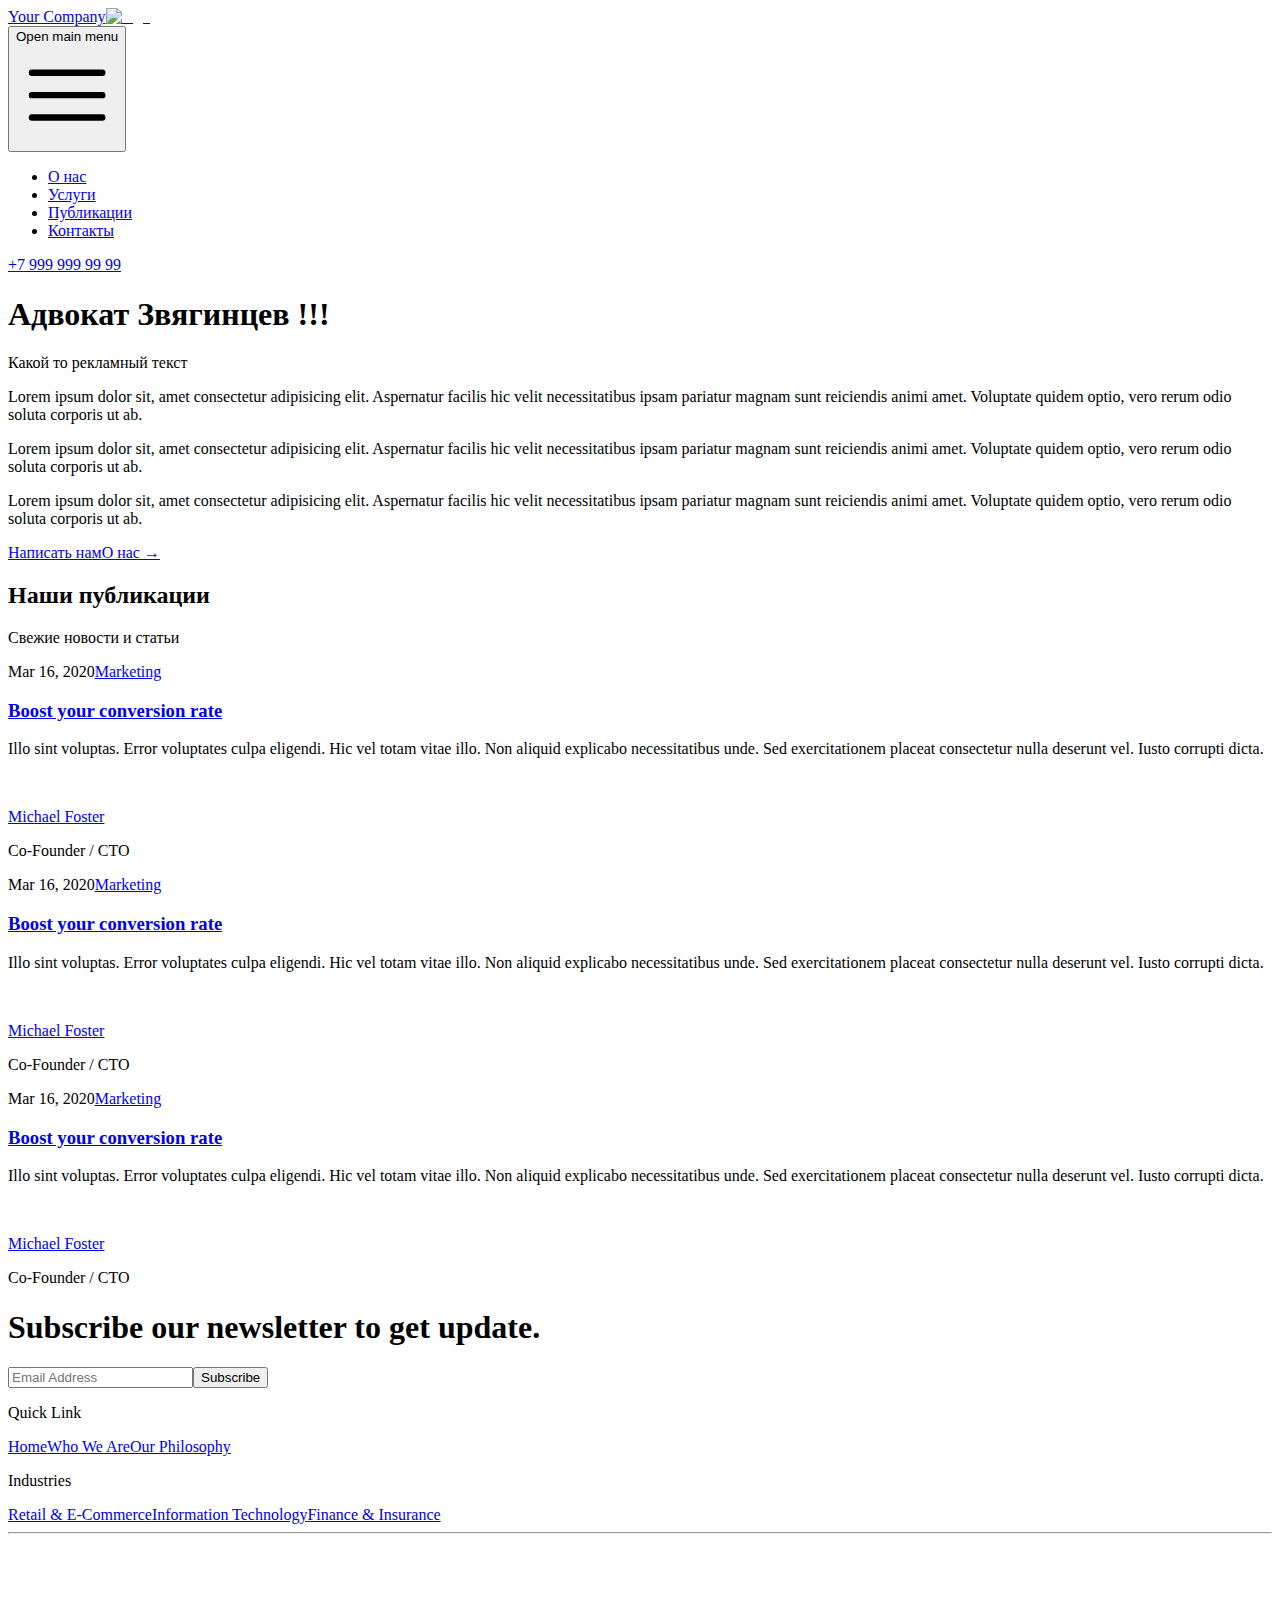
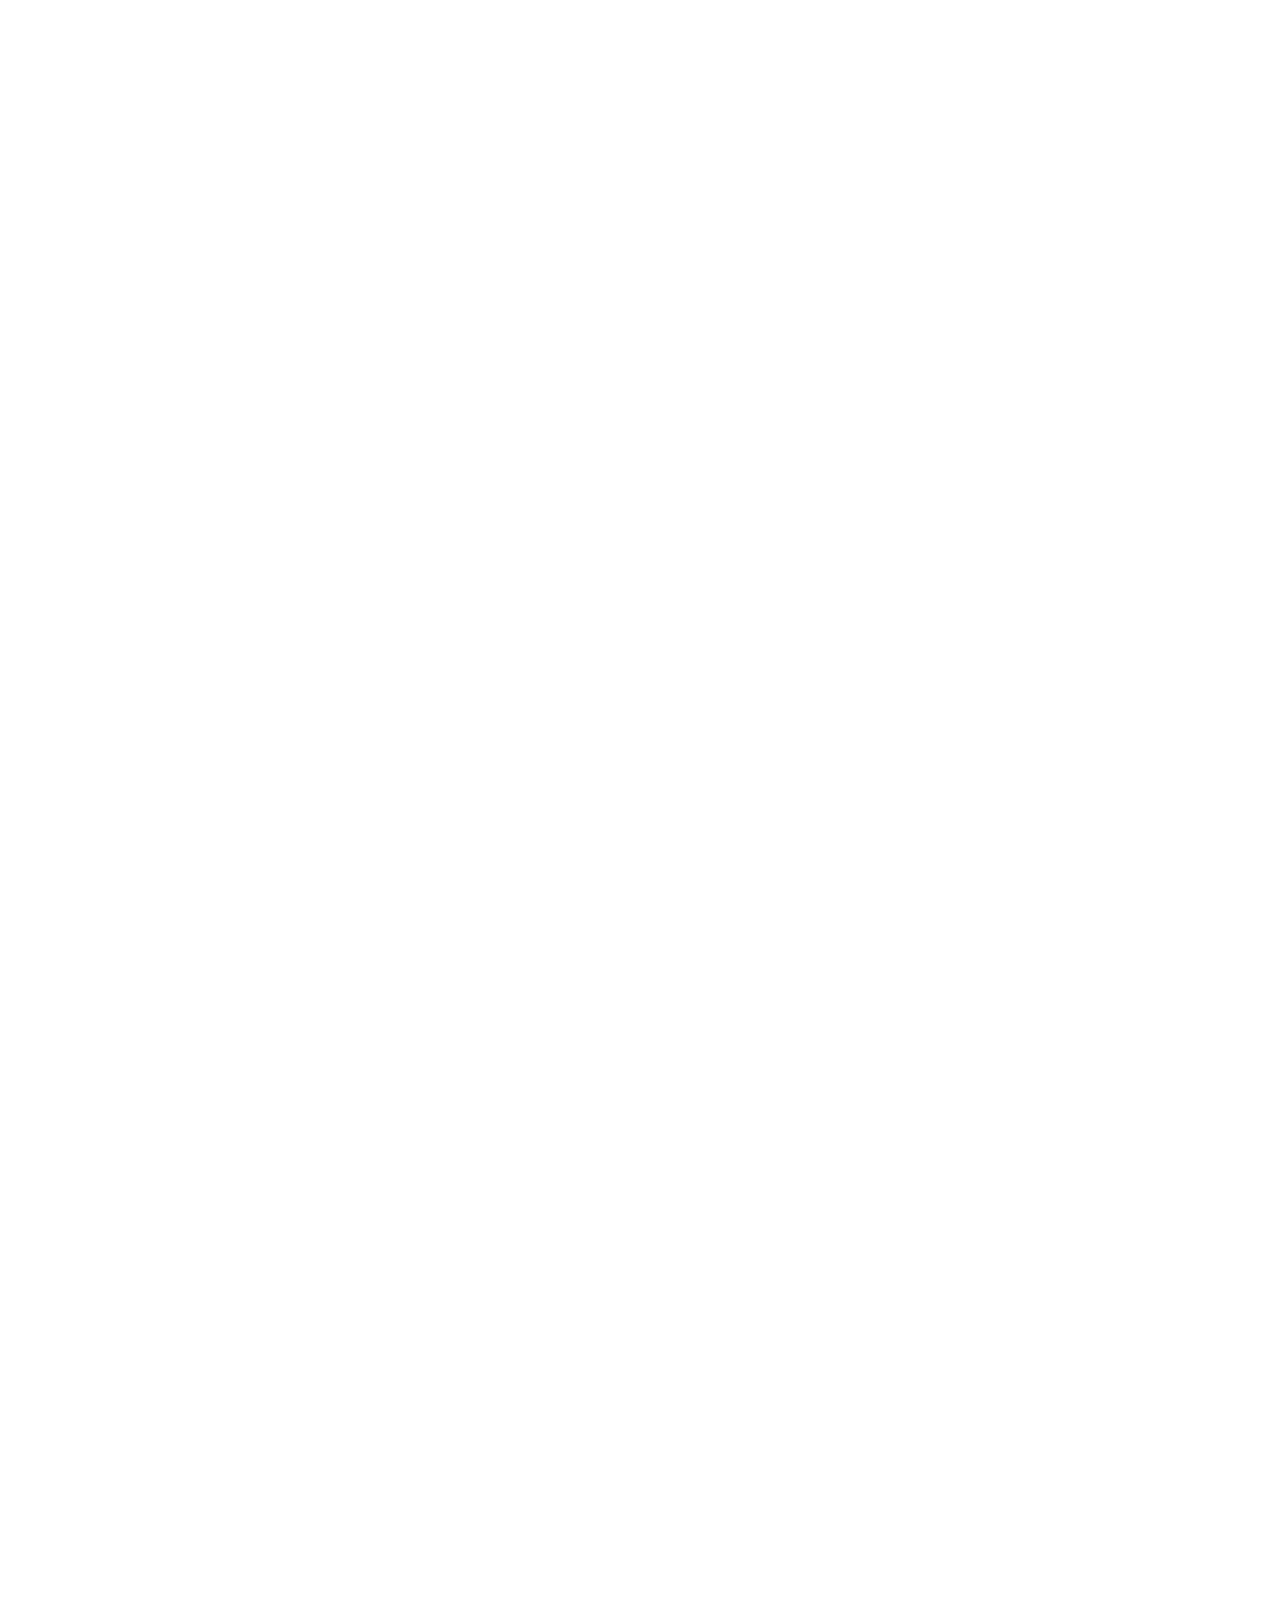
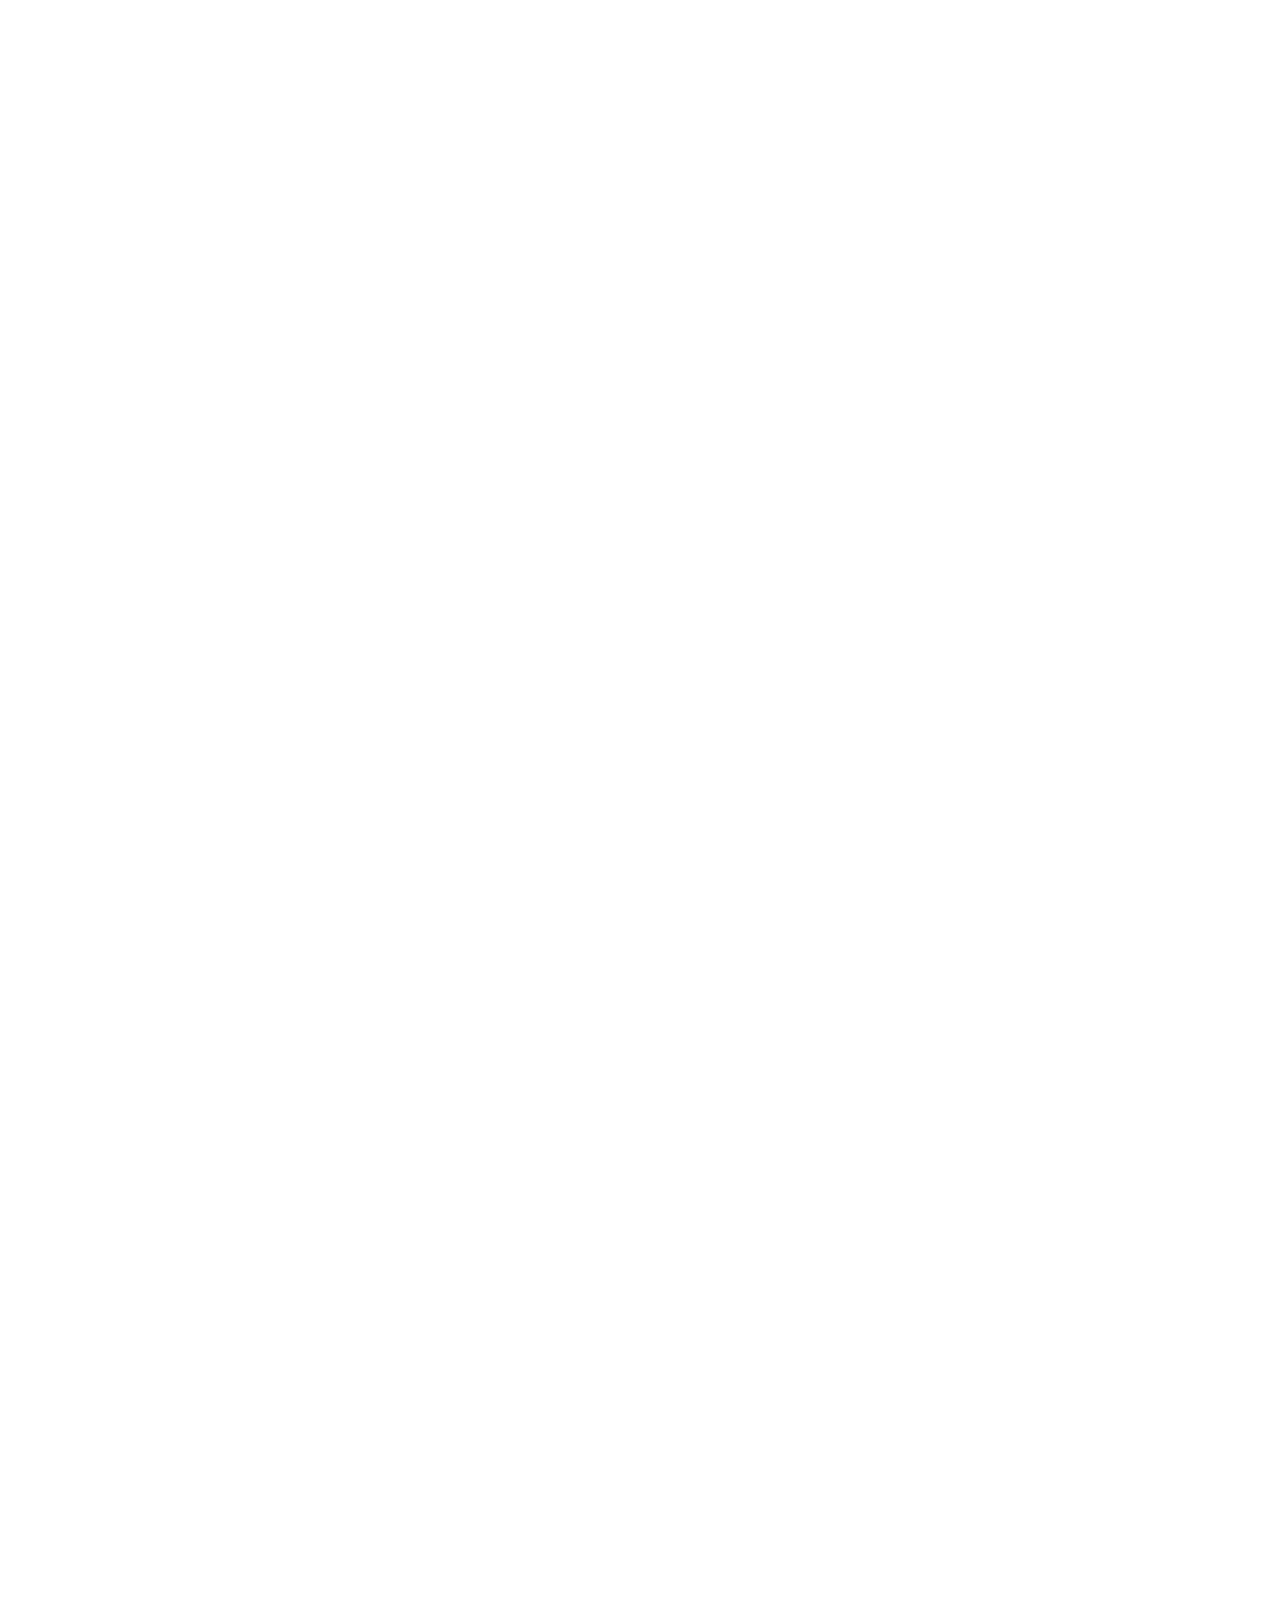
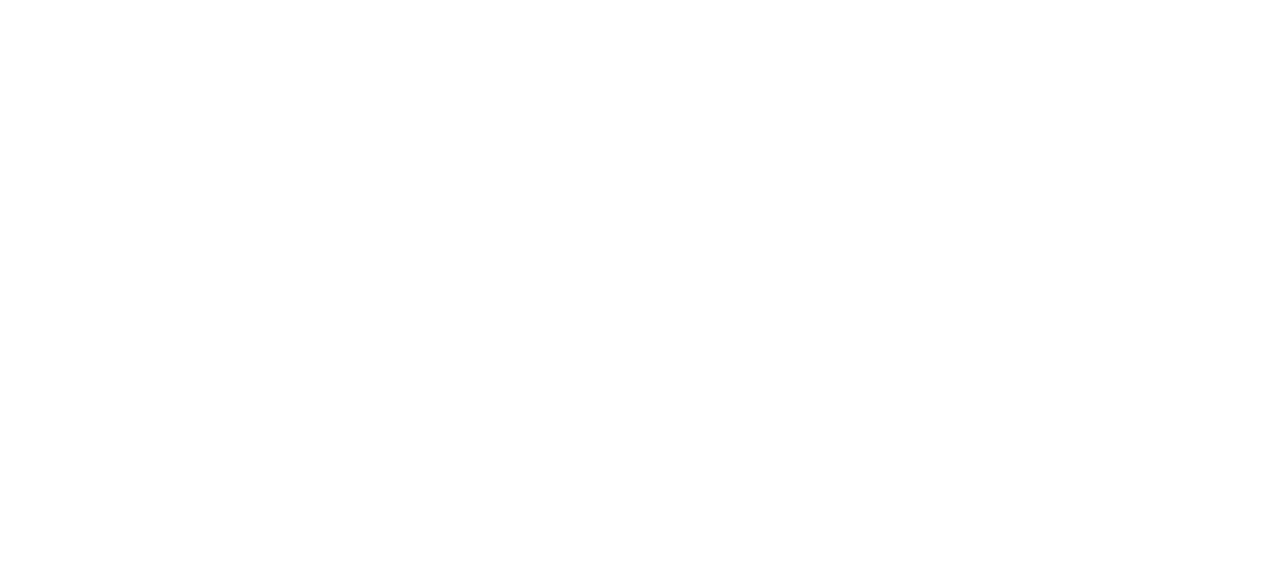
==== commit c0249d5a: "Update CSS file path in index.html" ====
--- a/index.html
+++ b/index.html
@@ -1 +1,191 @@
-<!DOCTYPE html><html lang="en"><head><meta charSet="utf-8"/><meta name="viewport" content="width=device-width, initial-scale=1"/><link rel="preload" href="/_next/static/media/c9a5bc6a7c948fb0-s.p.woff2" as="font" crossorigin="" type="font/woff2"/><link rel="preload" as="image" href="https://images.unsplash.com/photo-1519244703995-f4e0f30006d5?ixlib=rb-1.2.1&amp;ixid=eyJhcHBfaWQiOjEyMDd9&amp;auto=format&amp;fit=facearea&amp;facepad=2&amp;w=256&amp;h=256&amp;q=80"/><link rel="preload" as="image" href="https://merakiui.com/images/full-logo.svg"/><link rel="stylesheet" href="/_next/static/css/3d8b89700be4d624.css" crossorigin="" data-precedence="next"/><link rel="preload" as="script" fetchPriority="low" href="/_next/static/chunks/webpack-fbe4781be6133d32.js" crossorigin=""/><script src="/_next/static/chunks/90234aad-7529c75d5392af09.js" async="" crossorigin=""></script><script src="/_next/static/chunks/672-d7d449f31f3fe35d.js" async="" crossorigin=""></script><script src="/_next/static/chunks/main-app-50bb33df92aee0f6.js" async="" crossorigin=""></script><script src="/_next/static/chunks/948-9b1f1527d613e63f.js" async=""></script><script src="/_next/static/chunks/app/layout-346bf7a541847825.js" async=""></script><title>Create Next App</title><meta name="description" content="Generated by create next app"/><link rel="icon" href="/favicon.ico" type="image/x-icon" sizes="16x16"/><meta name="next-size-adjust"/><script src="/_next/static/chunks/polyfills-c67a75d1b6f99dc8.js" crossorigin="" noModule=""></script></head><body class="flex min-h-screen flex-col"><header class="bg-white dark:bg-gray-900"><nav class="container mx-auto flex items-center justify-between p-6 lg:px-8" aria-label="Global"><div class="flex lg:flex-1"><a href="/" class="-m-1.5 p-1.5"><span class="sr-only">Your Company</span><img alt="logo" decoding="async" data-nimg="1" class="h-8 w-auto" style="color:transparent" src=""/></a></div><div class="flex lg:hidden"><button type="button" class="-m-2.5 inline-flex items-center justify-center rounded-md p-2.5 text-gray-700"><span class="sr-only">Open main menu</span><svg xmlns="http://www.w3.org/2000/svg" fill="none" viewBox="0 0 24 24" stroke-width="1.5" stroke="currentColor" aria-hidden="true" data-slot="icon" class="h-6 w-6"><path stroke-linecap="round" stroke-linejoin="round" d="M3.75 6.75h16.5M3.75 12h16.5m-16.5 5.25h16.5"></path></svg></button></div><div class="hidden lg:flex lg:gap-x-12"><nav><ul class="flex"><li class="mr-4 text-gray-800 dark:text-white text-lg transition-all"><a data-component="app-link" class="" href="/about-us">О нас</a></li><li class="mr-4 text-gray-800 dark:text-white text-lg transition-all"><a data-component="app-link" class="" href="/services">Услуги</a></li><li class="mr-4 text-gray-800 dark:text-white text-lg transition-all"><a data-component="app-link" class="" href="/posts">Публикации</a></li><li class="text-gray-800 dark:text-white text-lg transition-all"><a data-component="app-link" class="" href="/contacts">Контакты</a></li></ul></nav></div><div hidden="" style="position:fixed;top:1px;left:1px;width:1px;height:0;padding:0;margin:-1px;overflow:hidden;clip:rect(0, 0, 0, 0);white-space:nowrap;border-width:0;display:none"></div><div class="hidden lg:flex lg:flex-1 lg:justify-end"><a href="tel:+7 999 999 99 99" class="       flex items-center gap-x-2 text-sm       font-semibold leading-6 text-gray-800 dark:text-white      ">+7 999 999 99 99</a></div></nav><div hidden="" style="position:fixed;top:1px;left:1px;width:1px;height:0;padding:0;margin:-1px;overflow:hidden;clip:rect(0, 0, 0, 0);white-space:nowrap;border-width:0;display:none"></div></header><div class="flex-1"><div class="bg-white"><div class="relative isolate px-6 pt-14 lg:px-8"><div class="mx-auto max-w-2xl "><div class="text-center"><h1 class="text-4xl font-bold tracking-tight text-gray-900 sm:text-6xl">Адвокат Звягинцев</h1><p class="mt-6 text-lg leading-8 text-gray-600">Какой то рекламный текст</p> <p class="mt-6 text-lg leading-8 text-gray-600">Lorem ipsum dolor sit, amet consectetur adipisicing elit. Aspernatur facilis hic velit necessitatibus ipsam pariatur magnam sunt reiciendis animi amet. Voluptate quidem optio, vero rerum odio soluta corporis ut ab.</p><p class="mt-6 text-lg leading-8 text-gray-600">Lorem ipsum dolor sit, amet consectetur adipisicing elit. Aspernatur facilis hic velit necessitatibus ipsam pariatur magnam sunt reiciendis animi amet. Voluptate quidem optio, vero rerum odio soluta corporis ut ab.</p><p class="mt-6 text-lg leading-8 text-gray-600">Lorem ipsum dolor sit, amet consectetur adipisicing elit. Aspernatur facilis hic velit necessitatibus ipsam pariatur magnam sunt reiciendis animi amet. Voluptate quidem optio, vero rerum odio soluta corporis ut ab.</p><div class="mt-10 flex items-center justify-center gap-x-6"><a href="/contacts" class="rounded-md bg-indigo-600 px-3.5 py-2.5 text-sm font-semibold text-white shadow-sm hover:bg-indigo-500 focus-visible:outline focus-visible:outline-2 focus-visible:outline-offset-2 focus-visible:outline-indigo-600">Написать нам</a><a href="/about-us" class="text-sm font-semibold leading-6 text-gray-900">О нас <span aria-hidden="true">→</span></a></div></div></div></div></div><div data-component="app-blog" class="bg-white py-24 sm:py-32"><div class="mx-auto max-w-7xl px-6 lg:px-8"><div class="mx-auto max-w-2xl lg:mx-0"><h2 class="text-3xl font-bold tracking-tight text-gray-900 sm:text-4xl">Наши публикации</h2><p class="mt-2 text-lg leading-8 text-gray-600">Свежие новости и статьи</p></div><div class="mx-auto mt-10 grid max-w-2xl grid-cols-1 gap-x-8 gap-y-16 border-t border-gray-200 pt-10 sm:mt-16 sm:pt-16 lg:mx-0 lg:max-w-none lg:grid-cols-3"><article class="flex max-w-xl flex-col items-start justify-between"><div class="flex items-center gap-x-4 text-xs"><time dateTime="2020-03-16" class="text-gray-500">Mar 16, 2020</time><a href="#" class="relative z-10 rounded-full bg-gray-50 px-3 py-1.5 font-medium text-gray-600 hover:bg-gray-100">Marketing</a></div><div class="group relative"><h3 class="mt-3 text-lg font-semibold leading-6 text-gray-900 group-hover:text-gray-600"><a href="#"><span class="absolute inset-0"></span>Boost your conversion rate</a></h3><p class="mt-5 line-clamp-3 text-sm leading-6 text-gray-600">Illo sint voluptas. Error voluptates culpa eligendi. Hic vel totam vitae illo. Non aliquid explicabo necessitatibus unde. Sed exercitationem placeat consectetur nulla deserunt vel. Iusto corrupti dicta.</p></div><div class="relative mt-8 flex items-center gap-x-4"><img src="https://images.unsplash.com/photo-1519244703995-f4e0f30006d5?ixlib=rb-1.2.1&amp;ixid=eyJhcHBfaWQiOjEyMDd9&amp;auto=format&amp;fit=facearea&amp;facepad=2&amp;w=256&amp;h=256&amp;q=80" alt="" class="h-10 w-10 rounded-full bg-gray-50"/><div class="text-sm leading-6"><p class="font-semibold text-gray-900"><a href="#"><span class="absolute inset-0"></span>Michael Foster</a></p><p class="text-gray-600">Co-Founder / CTO</p></div></div></article><article class="flex max-w-xl flex-col items-start justify-between"><div class="flex items-center gap-x-4 text-xs"><time dateTime="2020-03-16" class="text-gray-500">Mar 16, 2020</time><a href="#" class="relative z-10 rounded-full bg-gray-50 px-3 py-1.5 font-medium text-gray-600 hover:bg-gray-100">Marketing</a></div><div class="group relative"><h3 class="mt-3 text-lg font-semibold leading-6 text-gray-900 group-hover:text-gray-600"><a href="#"><span class="absolute inset-0"></span>Boost your conversion rate</a></h3><p class="mt-5 line-clamp-3 text-sm leading-6 text-gray-600">Illo sint voluptas. Error voluptates culpa eligendi. Hic vel totam vitae illo. Non aliquid explicabo necessitatibus unde. Sed exercitationem placeat consectetur nulla deserunt vel. Iusto corrupti dicta.</p></div><div class="relative mt-8 flex items-center gap-x-4"><img src="https://images.unsplash.com/photo-1519244703995-f4e0f30006d5?ixlib=rb-1.2.1&amp;ixid=eyJhcHBfaWQiOjEyMDd9&amp;auto=format&amp;fit=facearea&amp;facepad=2&amp;w=256&amp;h=256&amp;q=80" alt="" class="h-10 w-10 rounded-full bg-gray-50"/><div class="text-sm leading-6"><p class="font-semibold text-gray-900"><a href="#"><span class="absolute inset-0"></span>Michael Foster</a></p><p class="text-gray-600">Co-Founder / CTO</p></div></div></article><article class="flex max-w-xl flex-col items-start justify-between"><div class="flex items-center gap-x-4 text-xs"><time dateTime="2020-03-16" class="text-gray-500">Mar 16, 2020</time><a href="#" class="relative z-10 rounded-full bg-gray-50 px-3 py-1.5 font-medium text-gray-600 hover:bg-gray-100">Marketing</a></div><div class="group relative"><h3 class="mt-3 text-lg font-semibold leading-6 text-gray-900 group-hover:text-gray-600"><a href="#"><span class="absolute inset-0"></span>Boost your conversion rate</a></h3><p class="mt-5 line-clamp-3 text-sm leading-6 text-gray-600">Illo sint voluptas. Error voluptates culpa eligendi. Hic vel totam vitae illo. Non aliquid explicabo necessitatibus unde. Sed exercitationem placeat consectetur nulla deserunt vel. Iusto corrupti dicta.</p></div><div class="relative mt-8 flex items-center gap-x-4"><img src="https://images.unsplash.com/photo-1519244703995-f4e0f30006d5?ixlib=rb-1.2.1&amp;ixid=eyJhcHBfaWQiOjEyMDd9&amp;auto=format&amp;fit=facearea&amp;facepad=2&amp;w=256&amp;h=256&amp;q=80" alt="" class="h-10 w-10 rounded-full bg-gray-50"/><div class="text-sm leading-6"><p class="font-semibold text-gray-900"><a href="#"><span class="absolute inset-0"></span>Michael Foster</a></p><p class="text-gray-600">Co-Founder / CTO</p></div></div></article></div></div></div></div><footer class="bg-white dark:bg-gray-900"><div class="container mx-auto px-6 py-12"><div class="grid grid-cols-1 gap-6 sm:grid-cols-2 sm:gap-y-10 lg:grid-cols-4"><div class="sm:col-span-2"><h1 class="max-w-lg text-xl font-semibold tracking-tight text-gray-800 xl:text-2xl dark:text-white">Subscribe our newsletter to get update.</h1><div class="mx-auto mt-6 flex flex-col space-y-3 md:flex-row md:space-y-0"><input id="email" type="text" class="rounded-md border bg-white px-4 py-2 text-gray-700 focus:border-blue-400 focus:outline-none focus:ring focus:ring-blue-300 focus:ring-opacity-40 dark:border-gray-600 dark:bg-gray-900 dark:text-gray-300 dark:focus:border-blue-300" placeholder="Email Address"/><button class="w-full transform rounded-lg bg-gray-800 px-6 py-2.5 text-sm font-medium tracking-wider text-white transition-colors duration-300 hover:bg-gray-700 focus:outline-none focus:ring focus:ring-gray-300 focus:ring-opacity-80 md:mx-4 md:w-auto">Subscribe</button></div></div><div><p class="font-semibold text-gray-800 dark:text-white">Quick Link</p><div class="mt-5 flex flex-col items-start space-y-2"><a href="#" class="text-gray-600 transition-colors duration-300 hover:text-blue-500 hover:underline dark:text-gray-300 dark:hover:text-blue-400">Home</a><a href="#" class="text-gray-600 transition-colors duration-300 hover:text-blue-500 hover:underline dark:text-gray-300 dark:hover:text-blue-400">Who We Are</a><a href="#" class="text-gray-600 transition-colors duration-300 hover:text-blue-500 hover:underline dark:text-gray-300 dark:hover:text-blue-400">Our Philosophy</a></div></div><div><p class="font-semibold text-gray-800 dark:text-white">Industries</p><div class="mt-5 flex flex-col items-start space-y-2"><a href="#" class="text-gray-600 transition-colors duration-300 hover:text-blue-500 hover:underline dark:text-gray-300 dark:hover:text-blue-400">Retail &amp; E-Commerce</a><a href="#" class="text-gray-600 transition-colors duration-300 hover:text-blue-500 hover:underline dark:text-gray-300 dark:hover:text-blue-400">Information Technology</a><a href="#" class="text-gray-600 transition-colors duration-300 hover:text-blue-500 hover:underline dark:text-gray-300 dark:hover:text-blue-400">Finance &amp; Insurance</a></div></div></div><hr class="my-6 border-gray-200 md:my-8 dark:border-gray-700"/><div class="flex items-center justify-between"><a href="#"><img class="h-7 w-auto" src="https://merakiui.com/images/full-logo.svg" alt=""/></a><div class="-mx-2 flex"><a href="#" class="mx-2 text-gray-600 transition-colors duration-300 hover:text-blue-500 dark:text-gray-300 dark:hover:text-blue-400" aria-label="Reddit"><svg class="h-5 w-5 fill-current" viewBox="0 0 24 24" fill="none" xmlns="http://www.w3.org/2000/svg"><path d="M12 22C6.47715 22 2 17.5228 2 12C2 6.47715 6.47715 2 12 2C17.5228 2 22 6.47715 22 12C21.9939 17.5203 17.5203 21.9939 12 22ZM6.807 10.543C6.20862 10.5433 5.67102 10.9088 5.45054 11.465C5.23006 12.0213 5.37133 12.6558 5.807 13.066C5.92217 13.1751 6.05463 13.2643 6.199 13.33C6.18644 13.4761 6.18644 13.6229 6.199 13.769C6.199 16.009 8.814 17.831 12.028 17.831C15.242 17.831 17.858 16.009 17.858 13.769C17.8696 13.6229 17.8696 13.4761 17.858 13.33C18.4649 13.0351 18.786 12.3585 18.6305 11.7019C18.475 11.0453 17.8847 10.5844 17.21 10.593H17.157C16.7988 10.6062 16.458 10.7512 16.2 11C15.0625 10.2265 13.7252 9.79927 12.35 9.77L13 6.65L15.138 7.1C15.1931 7.60706 15.621 7.99141 16.131 7.992C16.1674 7.99196 16.2038 7.98995 16.24 7.986C16.7702 7.93278 17.1655 7.47314 17.1389 6.94094C17.1122 6.40873 16.6729 5.991 16.14 5.991C16.1022 5.99191 16.0645 5.99491 16.027 6C15.71 6.03367 15.4281 6.21641 15.268 6.492L12.82 6C12.7983 5.99535 12.7762 5.993 12.754 5.993C12.6094 5.99472 12.4851 6.09583 12.454 6.237L11.706 9.71C10.3138 9.7297 8.95795 10.157 7.806 10.939C7.53601 10.6839 7.17843 10.5422 6.807 10.543ZM12.18 16.524C12.124 16.524 12.067 16.524 12.011 16.524C11.955 16.524 11.898 16.524 11.842 16.524C11.0121 16.5208 10.2054 16.2497 9.542 15.751C9.49626 15.6958 9.47445 15.6246 9.4814 15.5533C9.48834 15.482 9.52348 15.4163 9.579 15.371C9.62737 15.3318 9.68771 15.3102 9.75 15.31C9.81233 15.31 9.87275 15.3315 9.921 15.371C10.4816 15.7818 11.159 16.0022 11.854 16C11.9027 16 11.9513 16 12 16C12.059 16 12.119 16 12.178 16C12.864 16.0011 13.5329 15.7863 14.09 15.386C14.1427 15.3322 14.2147 15.302 14.29 15.302C14.3653 15.302 14.4373 15.3322 14.49 15.386C14.5985 15.4981 14.5962 15.6767 14.485 15.786V15.746C13.8213 16.2481 13.0123 16.5208 12.18 16.523V16.524ZM14.307 14.08H14.291L14.299 14.041C13.8591 14.011 13.4994 13.6789 13.4343 13.2429C13.3691 12.8068 13.6162 12.3842 14.028 12.2269C14.4399 12.0697 14.9058 12.2202 15.1478 12.5887C15.3899 12.9572 15.3429 13.4445 15.035 13.76C14.856 13.9554 14.6059 14.0707 14.341 14.08H14.306H14.307ZM9.67 14C9.11772 14 8.67 13.5523 8.67 13C8.67 12.4477 9.11772 12 9.67 12C10.2223 12 10.67 12.4477 10.67 13C10.67 13.5523 10.2223 14 9.67 14Z"></path></svg></a><a href="#" class="mx-2 text-gray-600 transition-colors duration-300 hover:text-blue-500 dark:text-gray-300 dark:hover:text-blue-400" aria-label="Facebook"><svg class="h-5 w-5 fill-current" viewBox="0 0 24 24" fill="none" xmlns="http://www.w3.org/2000/svg"><path d="M2.00195 12.002C2.00312 16.9214 5.58036 21.1101 10.439 21.881V14.892H7.90195V12.002H10.442V9.80204C10.3284 8.75958 10.6845 7.72064 11.4136 6.96698C12.1427 6.21332 13.1693 5.82306 14.215 5.90204C14.9655 5.91417 15.7141 5.98101 16.455 6.10205V8.56104H15.191C14.7558 8.50405 14.3183 8.64777 14.0017 8.95171C13.6851 9.25566 13.5237 9.68693 13.563 10.124V12.002H16.334L15.891 14.893H13.563V21.881C18.8174 21.0506 22.502 16.2518 21.9475 10.9611C21.3929 5.67041 16.7932 1.73997 11.4808 2.01722C6.16831 2.29447 2.0028 6.68235 2.00195 12.002Z"></path></svg></a><a href="#" class="mx-2 text-gray-600 transition-colors duration-300 hover:text-blue-500 dark:text-gray-300 dark:hover:text-blue-400" aria-label="Github"><svg class="h-5 w-5 fill-current" viewBox="0 0 24 24" fill="none" xmlns="http://www.w3.org/2000/svg"><path d="M12.026 2C7.13295 1.99937 2.96183 5.54799 2.17842 10.3779C1.395 15.2079 4.23061 19.893 8.87302 21.439C9.37302 21.529 9.55202 21.222 9.55202 20.958C9.55202 20.721 9.54402 20.093 9.54102 19.258C6.76602 19.858 6.18002 17.92 6.18002 17.92C5.99733 17.317 5.60459 16.7993 5.07302 16.461C4.17302 15.842 5.14202 15.856 5.14202 15.856C5.78269 15.9438 6.34657 16.3235 6.66902 16.884C6.94195 17.3803 7.40177 17.747 7.94632 17.9026C8.49087 18.0583 9.07503 17.99 9.56902 17.713C9.61544 17.207 9.84055 16.7341 10.204 16.379C7.99002 16.128 5.66202 15.272 5.66202 11.449C5.64973 10.4602 6.01691 9.5043 6.68802 8.778C6.38437 7.91731 6.42013 6.97325 6.78802 6.138C6.78802 6.138 7.62502 5.869 9.53002 7.159C11.1639 6.71101 12.8882 6.71101 14.522 7.159C16.428 5.868 17.264 6.138 17.264 6.138C17.6336 6.97286 17.6694 7.91757 17.364 8.778C18.0376 9.50423 18.4045 10.4626 18.388 11.453C18.388 15.286 16.058 16.128 13.836 16.375C14.3153 16.8651 14.5612 17.5373 14.511 18.221C14.511 19.555 14.499 20.631 14.499 20.958C14.499 21.225 14.677 21.535 15.186 21.437C19.8265 19.8884 22.6591 15.203 21.874 10.3743C21.089 5.54565 16.9181 1.99888 12.026 2Z"></path></svg></a></div></div></div></footer><script src="/_next/static/chunks/webpack-fbe4781be6133d32.js" crossorigin="" async=""></script><script>(self.__next_f=self.__next_f||[]).push([0]);self.__next_f.push([2,null])</script><script>self.__next_f.push([1,"1:HL[\"/_next/static/media/c9a5bc6a7c948fb0-s.p.woff2\",\"font\",{\"crossOrigin\":\"\",\"type\":\"font/woff2\"}]\n2:HL[\"/_next/static/css/3d8b89700be4d624.css\",\"style\",{\"crossOrigin\":\"\"}]\n0:\"$L3\"\n"])</script><script>self.__next_f.push([1,"4:I[7732,[],\"\"]\n6:I[5579,[\"948\",\"static/chunks/948-9b1f1527d613e63f.js\",\"185\",\"static/chunks/app/layout-346bf7a541847825.js\"],\"AppHeader\"]\n7:I[3107,[],\"\"]\n8:I[6865,[],\"\"]\n9:I[3995,[\"948\",\"static/chunks/948-9b1f1527d613e63f.js\",\"185\",\"static/chunks/app/layout-346bf7a541847825.js\"],\"AppFooter\"]\nb:I[8022,[],\"\"]\nc:[]\n"])</script><script>self.__next_f.push([1,"3:[[[\"$\",\"link\",\"0\",{\"rel\":\"stylesheet\",\"href\":\"/_next/static/css/3d8b89700be4d624.css\",\"precedence\":\"next\",\"crossOrigin\":\"\"}]],[\"$\",\"$L4\",null,{\"buildId\":\"i3LDluk7GMknPlWz5qTTG\",\"assetPrefix\":\"\",\"initialCanonicalUrl\":\"/\",\"initialTree\":[\"\",{\"children\":[\"__PAGE__\",{}]},\"$undefined\",\"$undefined\",true],\"initialSeedData\":[\"\",{\"children\":[\"__PAGE__\",{},[\"$L5\",[[\"$\",\"div\",null,{\"className\":\"bg-white\",\"children\":[\"$\",\"div\",null,{\"className\":\"relative isolate px-6 pt-14 lg:px-8\",\"children\":[\"$\",\"div\",null,{\"className\":\"mx-auto max-w-2xl \",\"children\":[\"$\",\"div\",null,{\"className\":\"text-center\",\"children\":[[\"$\",\"h1\",null,{\"className\":\"text-4xl font-bold tracking-tight text-gray-900 sm:text-6xl\",\"children\":\"Адвокат Звягинцев\"}],[\"$\",\"p\",null,{\"className\":\"mt-6 text-lg leading-8 text-gray-600\",\"children\":\"Какой то рекламный текст\"}],\" \",[\"$\",\"p\",null,{\"className\":\"mt-6 text-lg leading-8 text-gray-600\",\"children\":\"Lorem ipsum dolor sit, amet consectetur adipisicing elit. Aspernatur facilis hic velit necessitatibus ipsam pariatur magnam sunt reiciendis animi amet. Voluptate quidem optio, vero rerum odio soluta corporis ut ab.\"}],[\"$\",\"p\",null,{\"className\":\"mt-6 text-lg leading-8 text-gray-600\",\"children\":\"Lorem ipsum dolor sit, amet consectetur adipisicing elit. Aspernatur facilis hic velit necessitatibus ipsam pariatur magnam sunt reiciendis animi amet. Voluptate quidem optio, vero rerum odio soluta corporis ut ab.\"}],[\"$\",\"p\",null,{\"className\":\"mt-6 text-lg leading-8 text-gray-600\",\"children\":\"Lorem ipsum dolor sit, amet consectetur adipisicing elit. Aspernatur facilis hic velit necessitatibus ipsam pariatur magnam sunt reiciendis animi amet. Voluptate quidem optio, vero rerum odio soluta corporis ut ab.\"}],[\"$\",\"div\",null,{\"className\":\"mt-10 flex items-center justify-center gap-x-6\",\"children\":[[\"$\",\"a\",null,{\"href\":\"/contacts\",\"className\":\"rounded-md bg-indigo-600 px-3.5 py-2.5 text-sm font-semibold text-white shadow-sm hover:bg-indigo-500 focus-visible:outline focus-visible:outline-2 focus-visible:outline-offset-2 focus-visible:outline-indigo-600\",\"children\":\"Написать нам\"}],[\"$\",\"a\",null,{\"href\":\"/about-us\",\"className\":\"text-sm font-semibold leading-6 text-gray-900\",\"children\":[\"О нас \",[\"$\",\"span\",null,{\"aria-hidden\":\"true\",\"children\":\"→\"}]]}]]}]]}]}]}]}],[\"$\",\"div\",null,{\"data-component\":\"app-blog\",\"className\":\"bg-white py-24 sm:py-32\",\"children\":[\"$\",\"div\",null,{\"className\":\"mx-auto max-w-7xl px-6 lg:px-8\",\"children\":[[\"$\",\"div\",null,{\"className\":\"mx-auto max-w-2xl lg:mx-0\",\"children\":[[\"$\",\"h2\",null,{\"className\":\"text-3xl font-bold tracking-tight text-gray-900 sm:text-4xl\",\"children\":\"Наши публикации\"}],[\"$\",\"p\",null,{\"className\":\"mt-2 text-lg leading-8 text-gray-600\",\"children\":\"Свежие новости и статьи\"}]]}],[\"$\",\"div\",null,{\"className\":\"mx-auto mt-10 grid max-w-2xl grid-cols-1 gap-x-8 gap-y-16 border-t border-gray-200 pt-10 sm:mt-16 sm:pt-16 lg:mx-0 lg:max-w-none lg:grid-cols-3\",\"children\":[[\"$\",\"article\",\"1\",{\"className\":\"flex max-w-xl flex-col items-start justify-between\",\"children\":[[\"$\",\"div\",null,{\"className\":\"flex items-center gap-x-4 text-xs\",\"children\":[[\"$\",\"time\",null,{\"dateTime\":\"2020-03-16\",\"className\":\"text-gray-500\",\"children\":\"Mar 16, 2020\"}],[\"$\",\"a\",null,{\"href\":\"#\",\"className\":\"relative z-10 rounded-full bg-gray-50 px-3 py-1.5 font-medium text-gray-600 hover:bg-gray-100\",\"children\":\"Marketing\"}]]}],[\"$\",\"div\",null,{\"className\":\"group relative\",\"children\":[[\"$\",\"h3\",null,{\"className\":\"mt-3 text-lg font-semibold leading-6 text-gray-900 group-hover:text-gray-600\",\"children\":[\"$\",\"a\",null,{\"href\":\"#\",\"children\":[[\"$\",\"span\",null,{\"className\":\"absolute inset-0\"}],\"Boost your conversion rate\"]}]}],[\"$\",\"p\",null,{\"className\":\"mt-5 line-clamp-3 text-sm leading-6 text-gray-600\",\"children\":\"Illo sint voluptas. Error voluptates culpa eligendi. Hic vel totam vitae illo. Non aliquid explicabo necessitatibus unde. Sed exercitationem placeat consectetur nulla deserunt vel. Iusto corrupti dicta.\"}]]}],[\"$\",\"div\",null,{\"className\":\"relative mt-8 flex items-center gap-x-4\",\"children\":[[\"$\",\"img\",null,{\"src\":\"https://images.unsplash.com/photo-1519244703995-f4e0f30006d5?ixlib=rb-1.2.1\u0026ixid=eyJhcHBfaWQiOjEyMDd9\u0026auto=format\u0026fit=facearea\u0026facepad=2\u0026w=256\u0026h=256\u0026q=80\",\"alt\":\"\",\"className\":\"h-10 w-10 rounded-full bg-gray-50\"}],[\"$\",\"div\",null,{\"className\":\"text-sm leading-6\",\"children\":[[\"$\",\"p\",null,{\"className\":\"font-semibold text-gray-900\",\"children\":[\"$\",\"a\",null,{\"href\":\"#\",\"children\":[[\"$\",\"span\",null,{\"className\":\"absolute inset-0\"}],\"Michael Foster\"]}]}],[\"$\",\"p\",null,{\"className\":\"text-gray-600\",\"children\":\"Co-Founder / CTO\"}]]}]]}]]}],[\"$\",\"article\",\"3\",{\"className\":\"flex max-w-xl flex-col items-start justify-between\",\"children\":[[\"$\",\"div\",null,{\"className\":\"flex items-center gap-x-4 text-xs\",\"children\":[[\"$\",\"time\",null,{\"dateTime\":\"2020-03-16\",\"className\":\"text-gray-500\",\"children\":\"Mar 16, 2020\"}],[\"$\",\"a\",null,{\"href\":\"#\",\"className\":\"relative z-10 rounded-full bg-gray-50 px-3 py-1.5 font-medium text-gray-600 hover:bg-gray-100\",\"children\":\"Marketing\"}]]}],[\"$\",\"div\",null,{\"className\":\"group relative\",\"children\":[[\"$\",\"h3\",null,{\"className\":\"mt-3 text-lg font-semibold leading-6 text-gray-900 group-hover:text-gray-600\",\"children\":[\"$\",\"a\",null,{\"href\":\"#\",\"children\":[[\"$\",\"span\",null,{\"className\":\"absolute inset-0\"}],\"Boost your conversion rate\"]}]}],[\"$\",\"p\",null,{\"className\":\"mt-5 line-clamp-3 text-sm leading-6 text-gray-600\",\"children\":\"Illo sint voluptas. Error voluptates culpa eligendi. Hic vel totam vitae illo. Non aliquid explicabo necessitatibus unde. Sed exercitationem placeat consectetur nulla deserunt vel. Iusto corrupti dicta.\"}]]}],[\"$\",\"div\",null,{\"className\":\"relative mt-8 flex items-center gap-x-4\",\"children\":[[\"$\",\"img\",null,{\"src\":\"https://images.unsplash.com/photo-1519244703995-f4e0f30006d5?ixlib=rb-1.2.1\u0026ixid=eyJhcHBfaWQiOjEyMDd9\u0026auto=format\u0026fit=facearea\u0026facepad=2\u0026w=256\u0026h=256\u0026q=80\",\"alt\":\"\",\"className\":\"h-10 w-10 rounded-full bg-gray-50\"}],[\"$\",\"div\",null,{\"className\":\"text-sm leading-6\",\"children\":[[\"$\",\"p\",null,{\"className\":\"font-semibold text-gray-900\",\"children\":[\"$\",\"a\",null,{\"href\":\"#\",\"children\":[[\"$\",\"span\",null,{\"className\":\"absolute inset-0\"}],\"Michael Foster\"]}]}],[\"$\",\"p\",null,{\"className\":\"text-gray-600\",\"children\":\"Co-Founder / CTO\"}]]}]]}]]}],[\"$\",\"article\",\"2\",{\"className\":\"flex max-w-xl flex-col items-start justify-between\",\"children\":[[\"$\",\"div\",null,{\"className\":\"flex items-center gap-x-4 text-xs\",\"children\":[[\"$\",\"time\",null,{\"dateTime\":\"2020-03-16\",\"className\":\"text-gray-500\",\"children\":\"Mar 16, 2020\"}],[\"$\",\"a\",null,{\"href\":\"#\",\"className\":\"relative z-10 rounded-full bg-gray-50 px-3 py-1.5 font-medium text-gray-600 hover:bg-gray-100\",\"children\":\"Marketing\"}]]}],[\"$\",\"div\",null,{\"className\":\"group relative\",\"children\":[[\"$\",\"h3\",null,{\"className\":\"mt-3 text-lg font-semibold leading-6 text-gray-900 group-hover:text-gray-600\",\"children\":[\"$\",\"a\",null,{\"href\":\"#\",\"children\":[[\"$\",\"span\",null,{\"className\":\"absolute inset-0\"}],\"Boost your conversion rate\"]}]}],[\"$\",\"p\",null,{\"className\":\"mt-5 line-clamp-3 text-sm leading-6 text-gray-600\",\"children\":\"Illo sint voluptas. Error voluptates culpa eligendi. Hic vel totam vitae illo. Non aliquid explicabo necessitatibus unde. Sed exercitationem placeat consectetur nulla deserunt vel. Iusto corrupti dicta.\"}]]}],[\"$\",\"div\",null,{\"className\":\"relative mt-8 flex items-center gap-x-4\",\"children\":[[\"$\",\"img\",null,{\"src\":\"https://images.unsplash.com/photo-1519244703995-f4e0f30006d5?ixlib=rb-1.2.1\u0026ixid=eyJhcHBfaWQiOjEyMDd9\u0026auto=format\u0026fit=facearea\u0026facepad=2\u0026w=256\u0026h=256\u0026q=80\",\"alt\":\"\",\"className\":\"h-10 w-10 rounded-full bg-gray-50\"}],[\"$\",\"div\",null,{\"className\":\"text-sm leading-6\",\"children\":[[\"$\",\"p\",null,{\"className\":\"font-semibold text-gray-900\",\"children\":[\"$\",\"a\",null,{\"href\":\"#\",\"children\":[[\"$\",\"span\",null,{\"className\":\"absolute inset-0\"}],\"Michael Foster\"]}]}],[\"$\",\"p\",null,{\"className\":\"text-gray-600\",\"children\":\"Co-Founder / CTO\"}]]}]]}]]}]]}]]}]}]],null]]},[null,[\"$\",\"html\",null,{\"lang\":\"en\",\"children\":[\"$\",\"body\",null,{\"className\":\"flex min-h-screen flex-col\",\"children\":[[\"$\",\"$L6\",null,{}],[\"$\",\"div\",null,{\"className\":\"flex-1\",\"children\":[\"$\",\"$L7\",null,{\"parallelRouterKey\":\"children\",\"segmentPath\":[\"children\"],\"loading\":\"$undefined\",\"loadingStyles\":\"$undefined\",\"loadingScripts\":\"$undefined\",\"hasLoading\":false,\"error\":\"$undefined\",\"errorStyles\":\"$undefined\",\"errorScripts\":\"$undefined\",\"template\":[\"$\",\"$L8\",null,{}],\"templateStyles\":\"$undefined\",\"templateScripts\":\"$undefined\",\"notFound\":[[\"$\",\"title\",null,{\"children\":\"404: This page could not be found.\"}],[\"$\",\"div\",null,{\"style\":{\"fontFamily\":\"system-ui,\\\"Segoe UI\\\",Roboto,Helvetica,Arial,sans-serif,\\\"Apple Color Emoji\\\",\\\"Segoe UI Emoji\\\"\",\"height\":\"100vh\",\"textAlign\":\"center\",\"display\":\"flex\",\"flexDirection\":\"column\",\"alignItems\":\"center\",\"justifyContent\":\"center\"},\"children\":[\"$\",\"div\",null,{\"children\":[[\"$\",\"style\",null,{\"dangerouslySetInnerHTML\":{\"__html\":\"body{color:#000;background:#fff;margin:0}.next-error-h1{border-right:1px solid rgba(0,0,0,.3)}@media (prefers-color-scheme:dark){body{color:#fff;background:#000}.next-error-h1{border-right:1px solid rgba(255,255,255,.3)}}\"}}],[\"$\",\"h1\",null,{\"className\":\"next-error-h1\",\"style\":{\"display\":\"inline-block\",\"margin\":\"0 20px 0 0\",\"padding\":\"0 23px 0 0\",\"fontSize\":24,\"fontWeight\":500,\"verticalAlign\":\"top\",\"lineHeight\":\"49px\"},\"children\":\"404\"}],[\"$\",\"div\",null,{\"style\":{\"display\":\"inline-block\"},\"children\":[\"$\",\"h2\",null,{\"style\":{\"fontSize\":14,\"fontWeight\":400,\"lineHeight\":\"49px\",\"margin\":0},\"children\":\"This page could not be found.\"}]}]]}]}]],\"notFoundStyles\":[],\"styles\":null}]}],[\"$\",\"$L9\",null,{}]]}]}],null]],\"initialHead\":[false,\"$La\"],\"globalErrorComponent\":\"$b\",\"missingSlots\":\"$Wc\"}]]\n"])</script><script>self.__next_f.push([1,"a:[[\"$\",\"meta\",\"0\",{\"name\":\"viewport\",\"content\":\"width=device-width, initial-scale=1\"}],[\"$\",\"meta\",\"1\",{\"charSet\":\"utf-8\"}],[\"$\",\"title\",\"2\",{\"children\":\"Create Next App\"}],[\"$\",\"meta\",\"3\",{\"name\":\"description\",\"content\":\"Generated by create next app\"}],[\"$\",\"link\",\"4\",{\"rel\":\"icon\",\"href\":\"/favicon.ico\",\"type\":\"image/x-icon\",\"sizes\":\"16x16\"}],[\"$\",\"meta\",\"5\",{\"name\":\"next-size-adjust\"}]]\n5:null\n"])</script><script>self.__next_f.push([1,""])</script></body></html>+<!doctype html>
+<html lang="en">
+	<head>
+		<meta charset="utf-8" />
+		<meta name="viewport" content="width=device-width, initial-scale=1" />
+		<link rel="preload" href="/barsukov-d.github.io/_next/static/media/c9a5bc6a7c948fb0-s.p.woff2" as="font" crossorigin="" type="font/woff2" />
+		<link rel="preload" as="image" href="https://images.unsplash.com/photo-1519244703995-f4e0f30006d5?ixlib=rb-1.2.1&amp;ixid=eyJhcHBfaWQiOjEyMDd9&amp;auto=format&amp;fit=facearea&amp;facepad=2&amp;w=256&amp;h=256&amp;q=80" />
+		<link rel="preload" as="image" href="https://merakiui.com/images/full-logo.svg" />
+		<link rel="stylesheet" href="/_next/static/css/a988be891cd49890.css" crossorigin="" data-precedence="next" />
+		<link rel="preload" as="script" fetchpriority="low" href="/barsukov-d.github.io/_next/static/chunks/webpack-4600d22639d8d7bc.js" crossorigin="" />
+		<script src="/barsukov-d.github.io/_next/static/chunks/90234aad-7529c75d5392af09.js" async="" crossorigin=""></script>
+		<script src="/barsukov-d.github.io/_next/static/chunks/672-bd7d47dcba44caa3.js" async="" crossorigin=""></script>
+		<script src="/barsukov-d.github.io/_next/static/chunks/main-app-50bb33df92aee0f6.js" async="" crossorigin=""></script>
+		<script src="/barsukov-d.github.io/_next/static/chunks/948-be812afe049dfeb3.js" async=""></script>
+		<script src="/barsukov-d.github.io/_next/static/chunks/app/layout-9b54baddac9a61ff.js" async=""></script>
+		<title>Create Next App</title>
+		<meta name="description" content="Generated by create next app" />
+		<link rel="icon" href="/barsukov-d.github.io/favicon.ico" type="image/x-icon" sizes="16x16" />
+		<meta name="next-size-adjust" />
+		<script src="/barsukov-d.github.io/_next/static/chunks/polyfills-c67a75d1b6f99dc8.js" crossorigin="" nomodule=""></script>
+	</head>
+	<body class="flex min-h-screen flex-col">
+		<header class="bg-white dark:bg-gray-900">
+			<nav class="container mx-auto flex items-center justify-between p-6 lg:px-8" aria-label="Global">
+				<div class="flex lg:flex-1">
+					<a href="/" class="-m-1.5 p-1.5"><span class="sr-only">Your Company</span><img alt="logo" decoding="async" data-nimg="1" class="h-8 w-auto" style="color: transparent" src="" /></a>
+				</div>
+				<div class="flex lg:hidden">
+					<button type="button" class="-m-2.5 inline-flex items-center justify-center rounded-md p-2.5 text-gray-700">
+						<span class="sr-only">Open main menu</span><svg xmlns="http://www.w3.org/2000/svg" fill="none" viewBox="0 0 24 24" stroke-width="1.5" stroke="currentColor" aria-hidden="true" data-slot="icon" class="h-6 w-6"><path stroke-linecap="round" stroke-linejoin="round" d="M3.75 6.75h16.5M3.75 12h16.5m-16.5 5.25h16.5"></path></svg>
+					</button>
+				</div>
+				<div class="hidden lg:flex lg:gap-x-12">
+					<nav>
+						<ul class="flex">
+							<li class="mr-4 text-gray-800 dark:text-white text-lg transition-all"><a data-component="app-link" class="" href="/barsukov-d.github.io/about-us">О нас</a></li>
+							<li class="mr-4 text-gray-800 dark:text-white text-lg transition-all"><a data-component="app-link" class="" href="/barsukov-d.github.io/services">Услуги</a></li>
+							<li class="mr-4 text-gray-800 dark:text-white text-lg transition-all"><a data-component="app-link" class="" href="/barsukov-d.github.io/posts">Публикации</a></li>
+							<li class="text-gray-800 dark:text-white text-lg transition-all"><a data-component="app-link" class="" href="/barsukov-d.github.io/contacts">Контакты</a></li>
+						</ul>
+					</nav>
+				</div>
+				<div hidden="" style="position: fixed; top: 1px; left: 1px; width: 1px; height: 0; padding: 0; margin: -1px; overflow: hidden; clip: rect(0, 0, 0, 0); white-space: nowrap; border-width: 0; display: none"></div>
+				<div class="hidden lg:flex lg:flex-1 lg:justify-end"><a href="tel:+7 999 999 99 99" class="flex items-center gap-x-2 text-sm font-semibold leading-6 text-gray-800 dark:text-white">+7 999 999 99 99</a></div>
+			</nav>
+			<div hidden="" style="position: fixed; top: 1px; left: 1px; width: 1px; height: 0; padding: 0; margin: -1px; overflow: hidden; clip: rect(0, 0, 0, 0); white-space: nowrap; border-width: 0; display: none"></div>
+		</header>
+		<div class="flex-1">
+			<div class="bg-white">
+				<div class="relative isolate px-6 pt-14 lg:px-8">
+					<div class="mx-auto max-w-2xl">
+						<div class="text-center">
+							<h1 class="text-4xl font-bold tracking-tight text-gray-900 sm:text-6xl">Адвокат Звягинцев !!!</h1>
+							<p class="mt-6 text-lg leading-8 text-gray-600">Какой то рекламный текст</p>
+							<p class="mt-6 text-lg leading-8 text-gray-600">Lorem ipsum dolor sit, amet consectetur adipisicing elit. Aspernatur facilis hic velit necessitatibus ipsam pariatur magnam sunt reiciendis animi amet. Voluptate quidem optio, vero rerum odio soluta corporis ut ab.</p>
+							<p class="mt-6 text-lg leading-8 text-gray-600">Lorem ipsum dolor sit, amet consectetur adipisicing elit. Aspernatur facilis hic velit necessitatibus ipsam pariatur magnam sunt reiciendis animi amet. Voluptate quidem optio, vero rerum odio soluta corporis ut ab.</p>
+							<p class="mt-6 text-lg leading-8 text-gray-600">Lorem ipsum dolor sit, amet consectetur adipisicing elit. Aspernatur facilis hic velit necessitatibus ipsam pariatur magnam sunt reiciendis animi amet. Voluptate quidem optio, vero rerum odio soluta corporis ut ab.</p>
+							<div class="mt-10 flex items-center justify-center gap-x-6">
+								<a href="/contacts" class="rounded-md bg-indigo-600 px-3.5 py-2.5 text-sm font-semibold text-white shadow-sm hover:bg-indigo-500 focus-visible:outline focus-visible:outline-2 focus-visible:outline-offset-2 focus-visible:outline-indigo-600">Написать нам</a><a href="/about-us" class="text-sm font-semibold leading-6 text-gray-900">О нас <span aria-hidden="true">→</span></a>
+							</div>
+						</div>
+					</div>
+				</div>
+			</div>
+			<div data-component="app-blog" class="bg-white py-24 sm:py-32">
+				<div class="mx-auto max-w-7xl px-6 lg:px-8">
+					<div class="mx-auto max-w-2xl lg:mx-0">
+						<h2 class="text-3xl font-bold tracking-tight text-gray-900 sm:text-4xl">Наши публикации</h2>
+						<p class="mt-2 text-lg leading-8 text-gray-600">Свежие новости и статьи</p>
+					</div>
+					<div class="mx-auto mt-10 grid max-w-2xl grid-cols-1 gap-x-8 gap-y-16 border-t border-gray-200 pt-10 sm:mt-16 sm:pt-16 lg:mx-0 lg:max-w-none lg:grid-cols-3">
+						<article class="flex max-w-xl flex-col items-start justify-between">
+							<div class="flex items-center gap-x-4 text-xs"><time datetime="2020-03-16" class="text-gray-500">Mar 16, 2020</time><a href="#" class="relative z-10 rounded-full bg-gray-50 px-3 py-1.5 font-medium text-gray-600 hover:bg-gray-100">Marketing</a></div>
+							<div class="group relative">
+								<h3 class="mt-3 text-lg font-semibold leading-6 text-gray-900 group-hover:text-gray-600">
+									<a href="#"><span class="absolute inset-0"></span>Boost your conversion rate</a>
+								</h3>
+								<p class="mt-5 line-clamp-3 text-sm leading-6 text-gray-600">Illo sint voluptas. Error voluptates culpa eligendi. Hic vel totam vitae illo. Non aliquid explicabo necessitatibus unde. Sed exercitationem placeat consectetur nulla deserunt vel. Iusto corrupti dicta.</p>
+							</div>
+							<div class="relative mt-8 flex items-center gap-x-4">
+								<img src="https://images.unsplash.com/photo-1519244703995-f4e0f30006d5?ixlib=rb-1.2.1&amp;ixid=eyJhcHBfaWQiOjEyMDd9&amp;auto=format&amp;fit=facearea&amp;facepad=2&amp;w=256&amp;h=256&amp;q=80" alt="" class="h-10 w-10 rounded-full bg-gray-50" />
+								<div class="text-sm leading-6">
+									<p class="font-semibold text-gray-900">
+										<a href="#"><span class="absolute inset-0"></span>Michael Foster</a>
+									</p>
+									<p class="text-gray-600">Co-Founder / CTO</p>
+								</div>
+							</div>
+						</article>
+						<article class="flex max-w-xl flex-col items-start justify-between">
+							<div class="flex items-center gap-x-4 text-xs"><time datetime="2020-03-16" class="text-gray-500">Mar 16, 2020</time><a href="#" class="relative z-10 rounded-full bg-gray-50 px-3 py-1.5 font-medium text-gray-600 hover:bg-gray-100">Marketing</a></div>
+							<div class="group relative">
+								<h3 class="mt-3 text-lg font-semibold leading-6 text-gray-900 group-hover:text-gray-600">
+									<a href="#"><span class="absolute inset-0"></span>Boost your conversion rate</a>
+								</h3>
+								<p class="mt-5 line-clamp-3 text-sm leading-6 text-gray-600">Illo sint voluptas. Error voluptates culpa eligendi. Hic vel totam vitae illo. Non aliquid explicabo necessitatibus unde. Sed exercitationem placeat consectetur nulla deserunt vel. Iusto corrupti dicta.</p>
+							</div>
+							<div class="relative mt-8 flex items-center gap-x-4">
+								<img src="https://images.unsplash.com/photo-1519244703995-f4e0f30006d5?ixlib=rb-1.2.1&amp;ixid=eyJhcHBfaWQiOjEyMDd9&amp;auto=format&amp;fit=facearea&amp;facepad=2&amp;w=256&amp;h=256&amp;q=80" alt="" class="h-10 w-10 rounded-full bg-gray-50" />
+								<div class="text-sm leading-6">
+									<p class="font-semibold text-gray-900">
+										<a href="#"><span class="absolute inset-0"></span>Michael Foster</a>
+									</p>
+									<p class="text-gray-600">Co-Founder / CTO</p>
+								</div>
+							</div>
+						</article>
+						<article class="flex max-w-xl flex-col items-start justify-between">
+							<div class="flex items-center gap-x-4 text-xs"><time datetime="2020-03-16" class="text-gray-500">Mar 16, 2020</time><a href="#" class="relative z-10 rounded-full bg-gray-50 px-3 py-1.5 font-medium text-gray-600 hover:bg-gray-100">Marketing</a></div>
+							<div class="group relative">
+								<h3 class="mt-3 text-lg font-semibold leading-6 text-gray-900 group-hover:text-gray-600">
+									<a href="#"><span class="absolute inset-0"></span>Boost your conversion rate</a>
+								</h3>
+								<p class="mt-5 line-clamp-3 text-sm leading-6 text-gray-600">Illo sint voluptas. Error voluptates culpa eligendi. Hic vel totam vitae illo. Non aliquid explicabo necessitatibus unde. Sed exercitationem placeat consectetur nulla deserunt vel. Iusto corrupti dicta.</p>
+							</div>
+							<div class="relative mt-8 flex items-center gap-x-4">
+								<img src="https://images.unsplash.com/photo-1519244703995-f4e0f30006d5?ixlib=rb-1.2.1&amp;ixid=eyJhcHBfaWQiOjEyMDd9&amp;auto=format&amp;fit=facearea&amp;facepad=2&amp;w=256&amp;h=256&amp;q=80" alt="" class="h-10 w-10 rounded-full bg-gray-50" />
+								<div class="text-sm leading-6">
+									<p class="font-semibold text-gray-900">
+										<a href="#"><span class="absolute inset-0"></span>Michael Foster</a>
+									</p>
+									<p class="text-gray-600">Co-Founder / CTO</p>
+								</div>
+							</div>
+						</article>
+					</div>
+				</div>
+			</div>
+		</div>
+		<footer class="bg-white dark:bg-gray-900">
+			<div class="container mx-auto px-6 py-12">
+				<div class="grid grid-cols-1 gap-6 sm:grid-cols-2 sm:gap-y-10 lg:grid-cols-4">
+					<div class="sm:col-span-2">
+						<h1 class="max-w-lg text-xl font-semibold tracking-tight text-gray-800 xl:text-2xl dark:text-white">Subscribe our newsletter to get update.</h1>
+						<div class="mx-auto mt-6 flex flex-col space-y-3 md:flex-row md:space-y-0"><input id="email" type="text" class="rounded-md border bg-white px-4 py-2 text-gray-700 focus:border-blue-400 focus:outline-none focus:ring focus:ring-blue-300 focus:ring-opacity-40 dark:border-gray-600 dark:bg-gray-900 dark:text-gray-300 dark:focus:border-blue-300" placeholder="Email Address" /><button class="w-full transform rounded-lg bg-gray-800 px-6 py-2.5 text-sm font-medium tracking-wider text-white transition-colors duration-300 hover:bg-gray-700 focus:outline-none focus:ring focus:ring-gray-300 focus:ring-opacity-80 md:mx-4 md:w-auto">Subscribe</button></div>
+					</div>
+					<div>
+						<p class="font-semibold text-gray-800 dark:text-white">Quick Link</p>
+						<div class="mt-5 flex flex-col items-start space-y-2"><a href="#" class="text-gray-600 transition-colors duration-300 hover:text-blue-500 hover:underline dark:text-gray-300 dark:hover:text-blue-400">Home</a><a href="#" class="text-gray-600 transition-colors duration-300 hover:text-blue-500 hover:underline dark:text-gray-300 dark:hover:text-blue-400">Who We Are</a><a href="#" class="text-gray-600 transition-colors duration-300 hover:text-blue-500 hover:underline dark:text-gray-300 dark:hover:text-blue-400">Our Philosophy</a></div>
+					</div>
+					<div>
+						<p class="font-semibold text-gray-800 dark:text-white">Industries</p>
+						<div class="mt-5 flex flex-col items-start space-y-2"><a href="#" class="text-gray-600 transition-colors duration-300 hover:text-blue-500 hover:underline dark:text-gray-300 dark:hover:text-blue-400">Retail &amp; E-Commerce</a><a href="#" class="text-gray-600 transition-colors duration-300 hover:text-blue-500 hover:underline dark:text-gray-300 dark:hover:text-blue-400">Information Technology</a><a href="#" class="text-gray-600 transition-colors duration-300 hover:text-blue-500 hover:underline dark:text-gray-300 dark:hover:text-blue-400">Finance &amp; Insurance</a></div>
+					</div>
+				</div>
+				<hr class="my-6 border-gray-200 md:my-8 dark:border-gray-700" />
+				<div class="flex items-center justify-between">
+					<a href="#"><img class="h-7 w-auto" src="https://merakiui.com/images/full-logo.svg" alt="" /></a>
+					<div class="-mx-2 flex">
+						<a href="#" class="mx-2 text-gray-600 transition-colors duration-300 hover:text-blue-500 dark:text-gray-300 dark:hover:text-blue-400" aria-label="Reddit"
+							><svg class="h-5 w-5 fill-current" viewBox="0 0 24 24" fill="none" xmlns="http://www.w3.org/2000/svg">
+								<path
+									d="M12 22C6.47715 22 2 17.5228 2 12C2 6.47715 6.47715 2 12 2C17.5228 2 22 6.47715 22 12C21.9939 17.5203 17.5203 21.9939 12 22ZM6.807 10.543C6.20862 10.5433 5.67102 10.9088 5.45054 11.465C5.23006 12.0213 5.37133 12.6558 5.807 13.066C5.92217 13.1751 6.05463 13.2643 6.199 13.33C6.18644 13.4761 6.18644 13.6229 6.199 13.769C6.199 16.009 8.814 17.831 12.028 17.831C15.242 17.831 17.858 16.009 17.858 13.769C17.8696 13.6229 17.8696 13.4761 17.858 13.33C18.4649 13.0351 18.786 12.3585 18.6305 11.7019C18.475 11.0453 17.8847 10.5844 17.21 10.593H17.157C16.7988 10.6062 16.458 10.7512 16.2 11C15.0625 10.2265 13.7252 9.79927 12.35 9.77L13 6.65L15.138 7.1C15.1931 7.60706 15.621 7.99141 16.131 7.992C16.1674 7.99196 16.2038 7.98995 16.24 7.986C16.7702 7.93278 17.1655 7.47314 17.1389 6.94094C17.1122 6.40873 16.6729 5.991 16.14 5.991C16.1022 5.99191 16.0645 5.99491 16.027 6C15.71 6.03367 15.4281 6.21641 15.268 6.492L12.82 6C12.7983 5.99535 12.7762 5.993 12.754 5.993C12.6094 5.99472 12.4851 6.09583 12.454 6.237L11.706 9.71C10.3138 9.7297 8.95795 10.157 7.806 10.939C7.53601 10.6839 7.17843 10.5422 6.807 10.543ZM12.18 16.524C12.124 16.524 12.067 16.524 12.011 16.524C11.955 16.524 11.898 16.524 11.842 16.524C11.0121 16.5208 10.2054 16.2497 9.542 15.751C9.49626 15.6958 9.47445 15.6246 9.4814 15.5533C9.48834 15.482 9.52348 15.4163 9.579 15.371C9.62737 15.3318 9.68771 15.3102 9.75 15.31C9.81233 15.31 9.87275 15.3315 9.921 15.371C10.4816 15.7818 11.159 16.0022 11.854 16C11.9027 16 11.9513 16 12 16C12.059 16 12.119 16 12.178 16C12.864 16.0011 13.5329 15.7863 14.09 15.386C14.1427 15.3322 14.2147 15.302 14.29 15.302C14.3653 15.302 14.4373 15.3322 14.49 15.386C14.5985 15.4981 14.5962 15.6767 14.485 15.786V15.746C13.8213 16.2481 13.0123 16.5208 12.18 16.523V16.524ZM14.307 14.08H14.291L14.299 14.041C13.8591 14.011 13.4994 13.6789 13.4343 13.2429C13.3691 12.8068 13.6162 12.3842 14.028 12.2269C14.4399 12.0697 14.9058 12.2202 15.1478 12.5887C15.3899 12.9572 15.3429 13.4445 15.035 13.76C14.856 13.9554 14.6059 14.0707 14.341 14.08H14.306H14.307ZM9.67 14C9.11772 14 8.67 13.5523 8.67 13C8.67 12.4477 9.11772 12 9.67 12C10.2223 12 10.67 12.4477 10.67 13C10.67 13.5523 10.2223 14 9.67 14Z"
+								></path></svg></a
+						><a href="#" class="mx-2 text-gray-600 transition-colors duration-300 hover:text-blue-500 dark:text-gray-300 dark:hover:text-blue-400" aria-label="Facebook"
+							><svg class="h-5 w-5 fill-current" viewBox="0 0 24 24" fill="none" xmlns="http://www.w3.org/2000/svg"><path d="M2.00195 12.002C2.00312 16.9214 5.58036 21.1101 10.439 21.881V14.892H7.90195V12.002H10.442V9.80204C10.3284 8.75958 10.6845 7.72064 11.4136 6.96698C12.1427 6.21332 13.1693 5.82306 14.215 5.90204C14.9655 5.91417 15.7141 5.98101 16.455 6.10205V8.56104H15.191C14.7558 8.50405 14.3183 8.64777 14.0017 8.95171C13.6851 9.25566 13.5237 9.68693 13.563 10.124V12.002H16.334L15.891 14.893H13.563V21.881C18.8174 21.0506 22.502 16.2518 21.9475 10.9611C21.3929 5.67041 16.7932 1.73997 11.4808 2.01722C6.16831 2.29447 2.0028 6.68235 2.00195 12.002Z"></path></svg></a
+						><a href="#" class="mx-2 text-gray-600 transition-colors duration-300 hover:text-blue-500 dark:text-gray-300 dark:hover:text-blue-400" aria-label="Github"
+							><svg class="h-5 w-5 fill-current" viewBox="0 0 24 24" fill="none" xmlns="http://www.w3.org/2000/svg">
+								<path
+									d="M12.026 2C7.13295 1.99937 2.96183 5.54799 2.17842 10.3779C1.395 15.2079 4.23061 19.893 8.87302 21.439C9.37302 21.529 9.55202 21.222 9.55202 20.958C9.55202 20.721 9.54402 20.093 9.54102 19.258C6.76602 19.858 6.18002 17.92 6.18002 17.92C5.99733 17.317 5.60459 16.7993 5.07302 16.461C4.17302 15.842 5.14202 15.856 5.14202 15.856C5.78269 15.9438 6.34657 16.3235 6.66902 16.884C6.94195 17.3803 7.40177 17.747 7.94632 17.9026C8.49087 18.0583 9.07503 17.99 9.56902 17.713C9.61544 17.207 9.84055 16.7341 10.204 16.379C7.99002 16.128 5.66202 15.272 5.66202 11.449C5.64973 10.4602 6.01691 9.5043 6.68802 8.778C6.38437 7.91731 6.42013 6.97325 6.78802 6.138C6.78802 6.138 7.62502 5.869 9.53002 7.159C11.1639 6.71101 12.8882 6.71101 14.522 7.159C16.428 5.868 17.264 6.138 17.264 6.138C17.6336 6.97286 17.6694 7.91757 17.364 8.778C18.0376 9.50423 18.4045 10.4626 18.388 11.453C18.388 15.286 16.058 16.128 13.836 16.375C14.3153 16.8651 14.5612 17.5373 14.511 18.221C14.511 19.555 14.499 20.631 14.499 20.958C14.499 21.225 14.677 21.535 15.186 21.437C19.8265 19.8884 22.6591 15.203 21.874 10.3743C21.089 5.54565 16.9181 1.99888 12.026 2Z"
+								></path></svg
+						></a>
+					</div>
+				</div>
+			</div>
+		</footer>
+		<script src="/barsukov-d.github.io/_next/static/chunks/webpack-4600d22639d8d7bc.js" crossorigin="" async=""></script>
+		<script>
+			;(self.__next_f = self.__next_f || []).push([0])
+			self.__next_f.push([2, null])
+		</script>
+		<script>
+			self.__next_f.push([1, '1:HL["/barsukov-d.github.io/_next/static/media/c9a5bc6a7c948fb0-s.p.woff2","font",{"crossOrigin":"","type":"font/woff2"}]\n2:HL["/barsukov-d.github.io/_next/static/css/a988be891cd49890.css","style",{"crossOrigin":""}]\n0:"$L3"\n'])
+		</script>
+		<script>
+			self.__next_f.push([1, '4:I[7732,[],""]\n6:I[5579,["948","static/chunks/948-be812afe049dfeb3.js","185","static/chunks/app/layout-9b54baddac9a61ff.js"],"AppHeader"]\n7:I[3107,[],""]\n8:I[6865,[],""]\n9:I[3995,["948","static/chunks/948-be812afe049dfeb3.js","185","static/chunks/app/layout-9b54baddac9a61ff.js"],"AppFooter"]\nb:I[8022,[],""]\nc:[]\n'])
+		</script>
+		<script>
+			self.__next_f.push([
+				1,
+				'3:[[["$","link","0",{"rel":"stylesheet","href":"/barsukov-d.github.io/_next/static/css/a988be891cd49890.css","precedence":"next","crossOrigin":""}]],["$","$L4",null,{"buildId":"0wLZTZqQIzNWnYeLSmukq","assetPrefix":"/barsukov-d.github.io","initialCanonicalUrl":"/","initialTree":["",{"children":["__PAGE__",{}]},"$undefined","$undefined",true],"initialSeedData":["",{"children":["__PAGE__",{},["$L5",[["$","div",null,{"className":"bg-white","children":["$","div",null,{"className":"relative isolate px-6 pt-14 lg:px-8","children":["$","div",null,{"className":"mx-auto max-w-2xl ","children":["$","div",null,{"className":"text-center","children":[["$","h1",null,{"className":"text-4xl font-bold tracking-tight text-gray-900 sm:text-6xl","children":"Адвокат Звягинцев"}],["$","p",null,{"className":"mt-6 text-lg leading-8 text-gray-600","children":"Какой то рекламный текст"}]," ",["$","p",null,{"className":"mt-6 text-lg leading-8 text-gray-600","children":"Lorem ipsum dolor sit, amet consectetur adipisicing elit. Aspernatur facilis hic velit necessitatibus ipsam pariatur magnam sunt reiciendis animi amet. Voluptate quidem optio, vero rerum odio soluta corporis ut ab."}],["$","p",null,{"className":"mt-6 text-lg leading-8 text-gray-600","children":"Lorem ipsum dolor sit, amet consectetur adipisicing elit. Aspernatur facilis hic velit necessitatibus ipsam pariatur magnam sunt reiciendis animi amet. Voluptate quidem optio, vero rerum odio soluta corporis ut ab."}],["$","p",null,{"className":"mt-6 text-lg leading-8 text-gray-600","children":"Lorem ipsum dolor sit, amet consectetur adipisicing elit. Aspernatur facilis hic velit necessitatibus ipsam pariatur magnam sunt reiciendis animi amet. Voluptate quidem optio, vero rerum odio soluta corporis ut ab."}],["$","div",null,{"className":"mt-10 flex items-center justify-center gap-x-6","children":[["$","a",null,{"href":"/contacts","className":"rounded-md bg-indigo-600 px-3.5 py-2.5 text-sm font-semibold text-white shadow-sm hover:bg-indigo-500 focus-visible:outline focus-visible:outline-2 focus-visible:outline-offset-2 focus-visible:outline-indigo-600","children":"Написать нам"}],["$","a",null,{"href":"/about-us","className":"text-sm font-semibold leading-6 text-gray-900","children":["О нас ",["$","span",null,{"aria-hidden":"true","children":"→"}]]}]]}]]}]}]}]}],["$","div",null,{"data-component":"app-blog","className":"bg-white py-24 sm:py-32","children":["$","div",null,{"className":"mx-auto max-w-7xl px-6 lg:px-8","children":[["$","div",null,{"className":"mx-auto max-w-2xl lg:mx-0","children":[["$","h2",null,{"className":"text-3xl font-bold tracking-tight text-gray-900 sm:text-4xl","children":"Наши публикации"}],["$","p",null,{"className":"mt-2 text-lg leading-8 text-gray-600","children":"Свежие новости и статьи"}]]}],["$","div",null,{"className":"mx-auto mt-10 grid max-w-2xl grid-cols-1 gap-x-8 gap-y-16 border-t border-gray-200 pt-10 sm:mt-16 sm:pt-16 lg:mx-0 lg:max-w-none lg:grid-cols-3","children":[["$","article","1",{"className":"flex max-w-xl flex-col items-start justify-between","children":[["$","div",null,{"className":"flex items-center gap-x-4 text-xs","children":[["$","time",null,{"dateTime":"2020-03-16","className":"text-gray-500","children":"Mar 16, 2020"}],["$","a",null,{"href":"#","className":"relative z-10 rounded-full bg-gray-50 px-3 py-1.5 font-medium text-gray-600 hover:bg-gray-100","children":"Marketing"}]]}],["$","div",null,{"className":"group relative","children":[["$","h3",null,{"className":"mt-3 text-lg font-semibold leading-6 text-gray-900 group-hover:text-gray-600","children":["$","a",null,{"href":"#","children":[["$","span",null,{"className":"absolute inset-0"}],"Boost your conversion rate"]}]}],["$","p",null,{"className":"mt-5 line-clamp-3 text-sm leading-6 text-gray-600","children":"Illo sint voluptas. Error voluptates culpa eligendi. Hic vel totam vitae illo. Non aliquid explicabo necessitatibus unde. Sed exercitationem placeat consectetur nulla deserunt vel. Iusto corrupti dicta."}]]}],["$","div",null,{"className":"relative mt-8 flex items-center gap-x-4","children":[["$","img",null,{"src":"https://images.unsplash.com/photo-1519244703995-f4e0f30006d5?ixlib=rb-1.2.1\u0026ixid=eyJhcHBfaWQiOjEyMDd9\u0026auto=format\u0026fit=facearea\u0026facepad=2\u0026w=256\u0026h=256\u0026q=80","alt":"","className":"h-10 w-10 rounded-full bg-gray-50"}],["$","div",null,{"className":"text-sm leading-6","children":[["$","p",null,{"className":"font-semibold text-gray-900","children":["$","a",null,{"href":"#","children":[["$","span",null,{"className":"absolute inset-0"}],"Michael Foster"]}]}],["$","p",null,{"className":"text-gray-600","children":"Co-Founder / CTO"}]]}]]}]]}],["$","article","3",{"className":"flex max-w-xl flex-col items-start justify-between","children":[["$","div",null,{"className":"flex items-center gap-x-4 text-xs","children":[["$","time",null,{"dateTime":"2020-03-16","className":"text-gray-500","children":"Mar 16, 2020"}],["$","a",null,{"href":"#","className":"relative z-10 rounded-full bg-gray-50 px-3 py-1.5 font-medium text-gray-600 hover:bg-gray-100","children":"Marketing"}]]}],["$","div",null,{"className":"group relative","children":[["$","h3",null,{"className":"mt-3 text-lg font-semibold leading-6 text-gray-900 group-hover:text-gray-600","children":["$","a",null,{"href":"#","children":[["$","span",null,{"className":"absolute inset-0"}],"Boost your conversion rate"]}]}],["$","p",null,{"className":"mt-5 line-clamp-3 text-sm leading-6 text-gray-600","children":"Illo sint voluptas. Error voluptates culpa eligendi. Hic vel totam vitae illo. Non aliquid explicabo necessitatibus unde. Sed exercitationem placeat consectetur nulla deserunt vel. Iusto corrupti dicta."}]]}],["$","div",null,{"className":"relative mt-8 flex items-center gap-x-4","children":[["$","img",null,{"src":"https://images.unsplash.com/photo-1519244703995-f4e0f30006d5?ixlib=rb-1.2.1\u0026ixid=eyJhcHBfaWQiOjEyMDd9\u0026auto=format\u0026fit=facearea\u0026facepad=2\u0026w=256\u0026h=256\u0026q=80","alt":"","className":"h-10 w-10 rounded-full bg-gray-50"}],["$","div",null,{"className":"text-sm leading-6","children":[["$","p",null,{"className":"font-semibold text-gray-900","children":["$","a",null,{"href":"#","children":[["$","span",null,{"className":"absolute inset-0"}],"Michael Foster"]}]}],["$","p",null,{"className":"text-gray-600","children":"Co-Founder / CTO"}]]}]]}]]}],["$","article","2",{"className":"flex max-w-xl flex-col items-start justify-between","children":[["$","div",null,{"className":"flex items-center gap-x-4 text-xs","children":[["$","time",null,{"dateTime":"2020-03-16","className":"text-gray-500","children":"Mar 16, 2020"}],["$","a",null,{"href":"#","className":"relative z-10 rounded-full bg-gray-50 px-3 py-1.5 font-medium text-gray-600 hover:bg-gray-100","children":"Marketing"}]]}],["$","div",null,{"className":"group relative","children":[["$","h3",null,{"className":"mt-3 text-lg font-semibold leading-6 text-gray-900 group-hover:text-gray-600","children":["$","a",null,{"href":"#","children":[["$","span",null,{"className":"absolute inset-0"}],"Boost your conversion rate"]}]}],["$","p",null,{"className":"mt-5 line-clamp-3 text-sm leading-6 text-gray-600","children":"Illo sint voluptas. Error voluptates culpa eligendi. Hic vel totam vitae illo. Non aliquid explicabo necessitatibus unde. Sed exercitationem placeat consectetur nulla deserunt vel. Iusto corrupti dicta."}]]}],["$","div",null,{"className":"relative mt-8 flex items-center gap-x-4","children":[["$","img",null,{"src":"https://images.unsplash.com/photo-1519244703995-f4e0f30006d5?ixlib=rb-1.2.1\u0026ixid=eyJhcHBfaWQiOjEyMDd9\u0026auto=format\u0026fit=facearea\u0026facepad=2\u0026w=256\u0026h=256\u0026q=80","alt":"","className":"h-10 w-10 rounded-full bg-gray-50"}],["$","div",null,{"className":"text-sm leading-6","children":[["$","p",null,{"className":"font-semibold text-gray-900","children":["$","a",null,{"href":"#","children":[["$","span",null,{"className":"absolute inset-0"}],"Michael Foster"]}]}],["$","p",null,{"className":"text-gray-600","children":"Co-Founder / CTO"}]]}]]}]]}]]}]]}]}]],null]]},[null,["$","html",null,{"lang":"en","children":["$","body",null,{"className":"flex min-h-screen flex-col","children":[["$","$L6",null,{}],["$","div",null,{"className":"flex-1","children":["$","$L7",null,{"parallelRouterKey":"children","segmentPath":["children"],"loading":"$undefined","loadingStyles":"$undefined","loadingScripts":"$undefined","hasLoading":false,"error":"$undefined","errorStyles":"$undefined","errorScripts":"$undefined","template":["$","$L8",null,{}],"templateStyles":"$undefined","templateScripts":"$undefined","notFound":[["$","title",null,{"children":"404: This page could not be found."}],["$","div",null,{"style":{"fontFamily":"system-ui,\\"Segoe UI\\",Roboto,Helvetica,Arial,sans-serif,\\"Apple Color Emoji\\",\\"Segoe UI Emoji\\"","height":"100vh","textAlign":"center","display":"flex","flexDirection":"column","alignItems":"center","justifyContent":"center"},"children":["$","div",null,{"children":[["$","style",null,{"dangerouslySetInnerHTML":{"__html":"body{color:#000;background:#fff;margin:0}.next-error-h1{border-right:1px solid rgba(0,0,0,.3)}@media (prefers-color-scheme:dark){body{color:#fff;background:#000}.next-error-h1{border-right:1px solid rgba(255,255,255,.3)}}"}}],["$","h1",null,{"className":"next-error-h1","style":{"display":"inline-block","margin":"0 20px 0 0","padding":"0 23px 0 0","fontSize":24,"fontWeight":500,"verticalAlign":"top","lineHeight":"49px"},"children":"404"}],["$","div",null,{"style":{"display":"inline-block"},"children":["$","h2",null,{"style":{"fontSize":14,"fontWeight":400,"lineHeight":"49px","margin":0},"children":"This page could not be found."}]}]]}]}]],"notFoundStyles":[],"styles":null}]}],["$","$L9",null,{}]]}]}],null]],"initialHead":[false,"$La"],"globalErrorComponent":"$b","missingSlots":"$Wc"}]]\n',
+			])
+		</script>
+		<script>
+			self.__next_f.push([1, 'a:[["$","meta","0",{"name":"viewport","content":"width=device-width, initial-scale=1"}],["$","meta","1",{"charSet":"utf-8"}],["$","title","2",{"children":"Create Next App"}],["$","meta","3",{"name":"description","content":"Generated by create next app"}],["$","link","4",{"rel":"icon","href":"/barsukov-d.github.io/favicon.ico","type":"image/x-icon","sizes":"16x16"}],["$","meta","5",{"name":"next-size-adjust"}]]\n5:null\n'])
+		</script>
+		<script>
+			self.__next_f.push([1, ''])
+		</script>
+	</body>
+</html>
